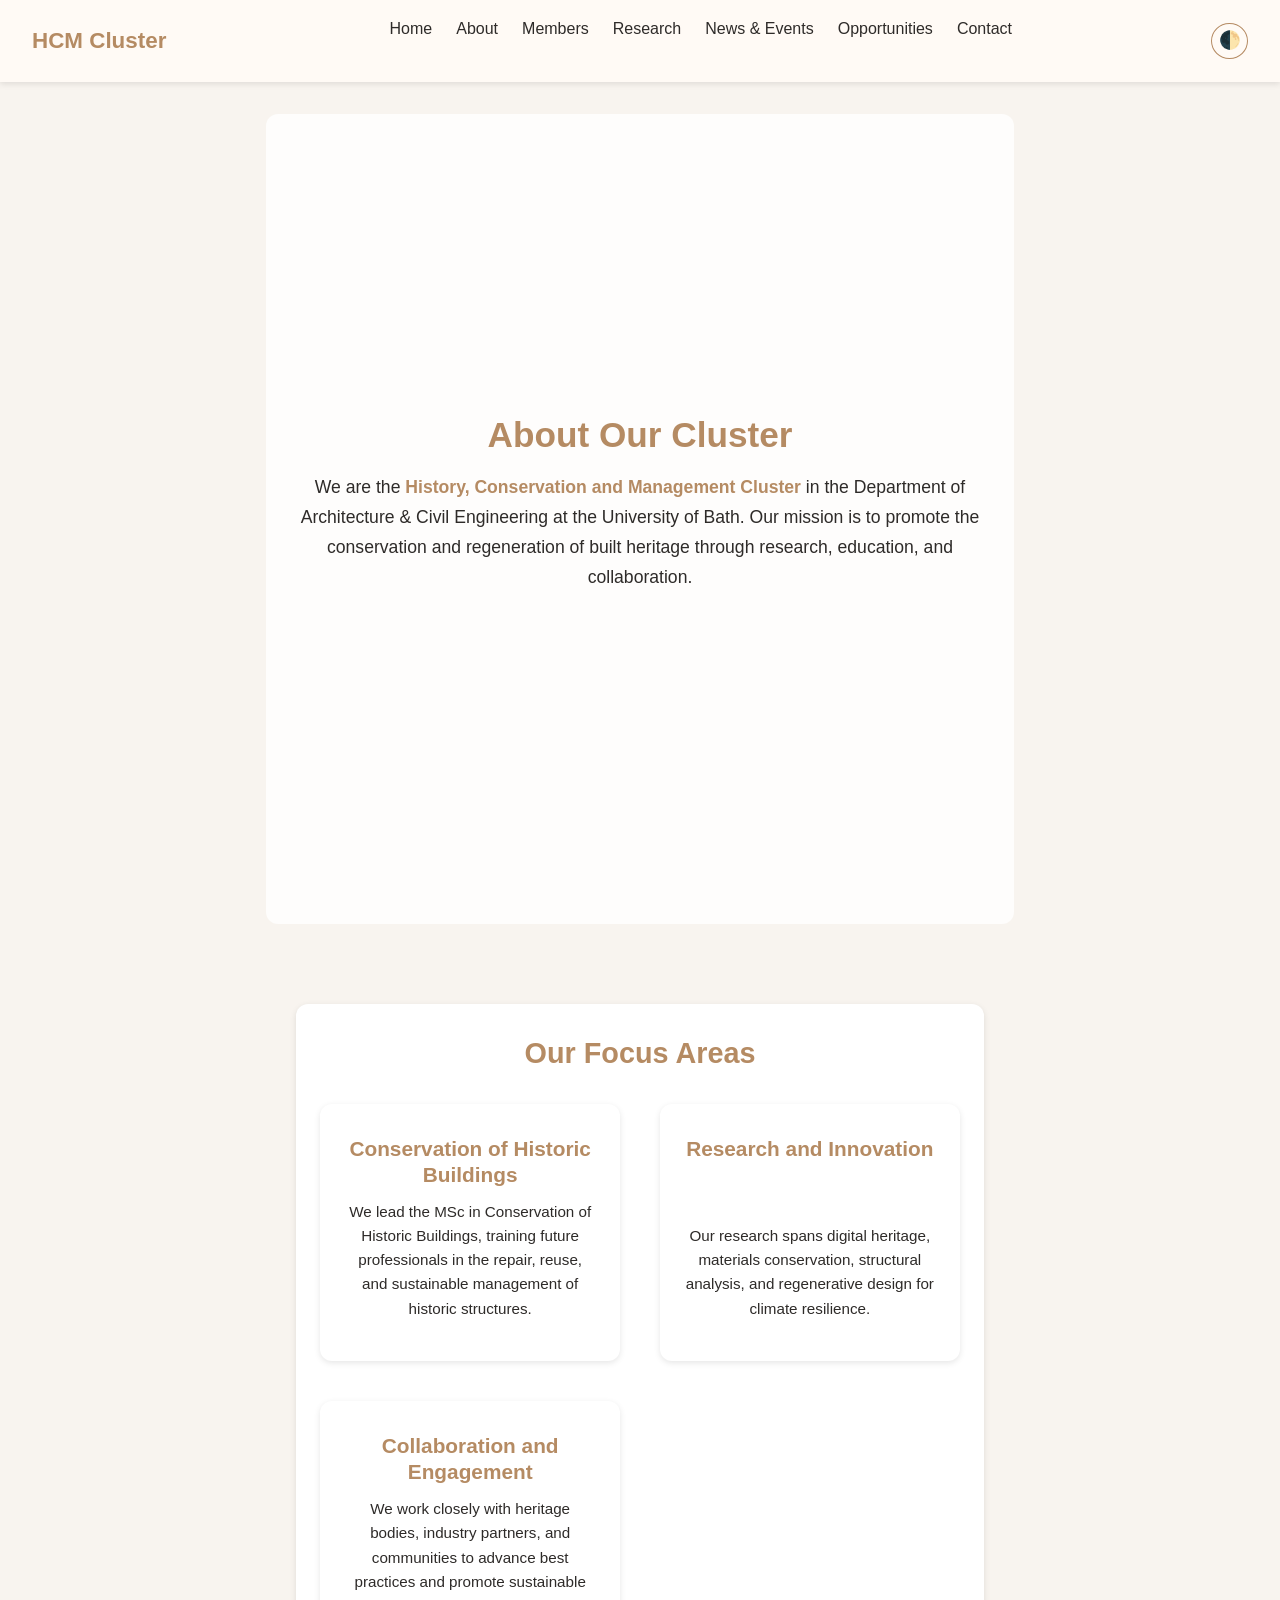
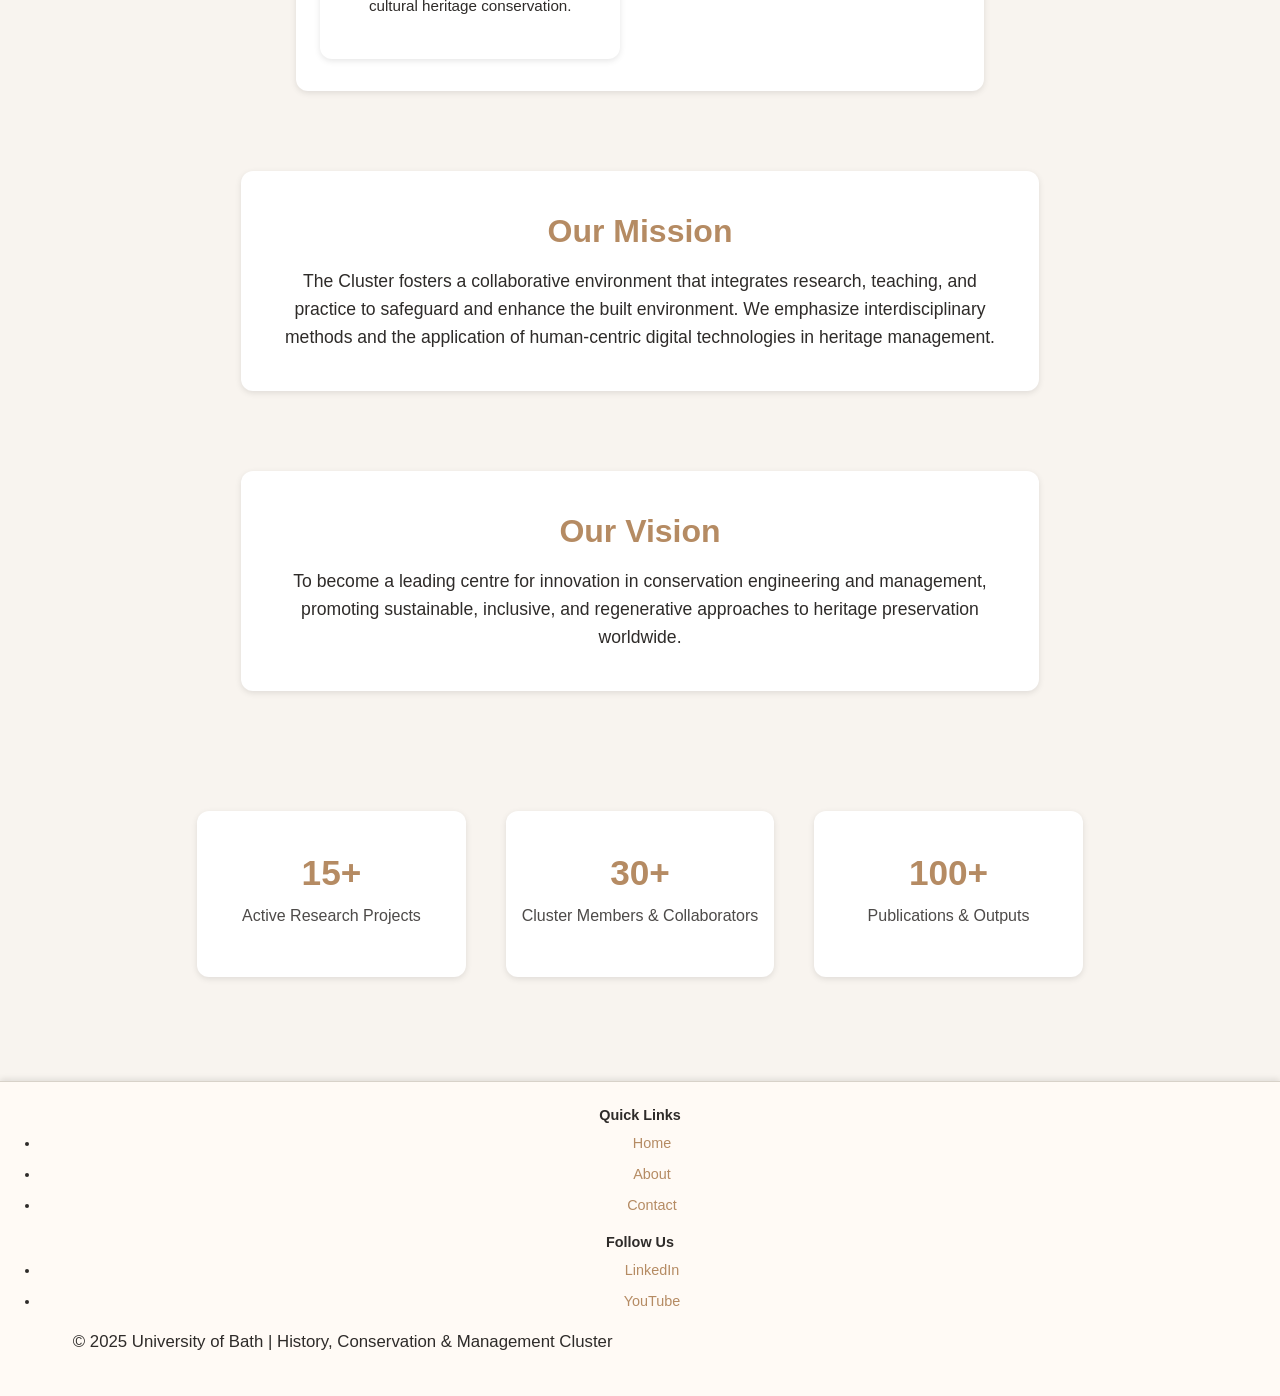
==== about.html @ bc43cecb "Initial population of all website pages, css and js files" ====
<!DOCTYPE html>
<html lang="en">
    <head>
        <meta charset="UTF-8" />
        <meta name="viewport" content="width=device-width, initial-scale=1.0" />
        <meta name="description" content="About the History, Conservation and Management Cluster at the University of Bath." />
        <title>About | History, Conservation & Management Cluster</title>
        <link rel="stylesheet" href="css/style.css">
        <script defer src="js/main.js"></script>
    </head>

    <body>
        <!-- Header -->
        <header class="navbar">
            <div class="logo">HCM Cluster</div>
            <nav>
                <ul class="nav-links">
                    <li><a href="index.html">Home</a></li>
                    <li><a href="about.html">About</a></li>
                    <li><a href="members.html">Members</a></li>
                    <li><a href="research.html">Research</a></li>
                    <li><a href="news.html">News & Events</a></li>
                    <li><a href="opportunities.html">Opportunities</a></li>
                    <li><a href="contact.html">Contact</a></li>
                </ul>
                <button id="nav-toggle" class="nav-toggle" aria-label="Toggle navigation">
                    <span class="bar"></span>
                    <span class="bar"></span>
                    <span class="bar"></span>
                </button>
            </nav>
            <button id="theme-toggle" aria-label="Toggle dark/light mode">🌓</button>
        </header>

        <!-- ============ MAIN CONTENT ============ -->
        <main class="container page-grid about-page">
            <!-- Hero Section -->
            <section class="hero full-screen">
                <div class="hero-content">
                    <h1>About Our Cluster</h1>
                    <p>We are the <strong>History, Conservation and Management Cluster</strong> in the Department of Architecture & Civil Engineering at the University of Bath. Our mission is to promote the conservation and regeneration of built heritage through research, education, and collaboration.</p>
                </div>
            </section>

            <!-- Cluster Overview -->
            <section class="grid-section">
                <h2>Our Focus Areas</h2>
                <div class="grid-3">
                    <article class="card">
                        <h3>Conservation of Historic Buildings</h3>
                        <p>
                        We lead the MSc in Conservation of Historic Buildings, training future professionals in the repair, reuse, and sustainable management of historic structures.
                        </p>
                    </article>

                    <article class="card">
                        <h3>Research and Innovation</h3>
                        <p>
                        Our research spans digital heritage, materials conservation, structural analysis, and regenerative design for climate resilience.
                        </p>
                    </article>

                    <article class="card">
                        <h3>Collaboration and Engagement</h3>
                        <p>
                        We work closely with heritage bodies, industry partners, and communities to advance best practices and promote sustainable cultural heritage conservation.
                        </p>
                    </article>
                </div>
            </section>

            <!-- Mission Section -->
            <section class="mission-section">
                <h2>Our Mission</h2>
                <p>The Cluster fosters a collaborative environment that integrates research, teaching, and practice to safeguard and enhance the built environment. We emphasize interdisciplinary methods and the application of human-centric digital technologies in heritage management.</p>
            </section>

            <!-- Vision Section -->
            <section class="vision-section">
                <h2>Our Vision</h2>
                <p>To become a leading centre for innovation in conservation engineering and management, promoting sustainable, inclusive, and regenerative approaches to heritage preservation worldwide.</p>
            </section>

            <!-- Key Stats or Image Placeholder -->
            <section class="stats-section grid-3">
                <div class="stat-card">
                    <h3>15+</h3>
                    <p>Active Research Projects</p>
                </div>
                <div class="stat-card">
                    <h3>30+</h3>
                    <p>Cluster Members & Collaborators</p>
                </div>
                <div class="stat-card">
                    <h3>100+</h3>
                    <p>Publications & Outputs</p>
                </div>
            </section>
        </main>

        <!-- Footer -->
        <footer class="footer">
            <div class="footer-grid">
                <div>
                    <h4>Quick Links</h4>
                    <ul>
                        <li><a href="index.html">Home</a></li>
                        <li><a href="about.html">About</a></li>
                        <li><a href="contact.html">Contact</a></li>
                    </ul>
                </div>
                <div>
                    <h4>Follow Us</h4>
                    <ul class="social">
                        <li><a href="#">LinkedIn</a></li>
                        <li><a href="#">YouTube</a></li>
                    </ul>
                </div>
                <div>
                    <p>&copy; 2025 University of Bath | History, Conservation & Management Cluster</p>
                </div>
            </div>
        </footer>
    </body>
</html>
---- css/style.css ----
/* ==============================
   GLOBAL STYLES & THEME COLORS
============================== */

:root {
  --bg-color: #f8f4ef;
  --text-color: #2e2b29;
  --accent-color: #b58b63;
  --card-bg: #ffffff;
  --header-bg: #fffaf5;
  --shadow: rgba(0, 0, 0, 0.1);
}

[data-theme="dark"] {
  --bg-color: #1f1b18;
  --text-color: #f4f2ef;
  --accent-color: #d4a676;
  --card-bg: #2a2521;
  --header-bg: #25201c;
  --shadow: rgba(0, 0, 0, 0.4);
}

/* ==============================
   BASE RESET
============================== */

* {
  margin: 0;
  padding: 0;
  box-sizing: border-box;
}

body {
  font-family: "Inter", Arial, sans-serif;
  background-color: var(--bg-color);
  color: var(--text-color);
  line-height: 1.6;
  min-height: 100vh;
  display: flex;
  flex-direction: column;
  transition: background-color 0.3s, color 0.3s;
}

img {
  max-width: 100%;
  height: auto;
  border-radius: 0.5rem;
}

/* ==============================
   HEADER / NAVIGATION
============================== */

.navbar {
  display: flex;
  justify-content: space-between;
  align-items: center;
  background-color: var(--header-bg);
  padding: 1rem 2rem;
  box-shadow: 0 2px 6px var(--shadow);
  position: sticky;
  top: 0;
  z-index: 1000;
}

.logo {
  font-size: 1.4rem;
  font-weight: 700;
  color: var(--accent-color);
}

.nav-links {
  list-style: none;
  display: flex;
  gap: 1.5rem;
}

.nav-links a {
  text-decoration: none;
  color: var(--text-color);
  font-weight: 500;
  position: relative;
  transition: color 0.3s ease;
}

.nav-links a::after {
  content: "";
  position: absolute;
  left: 0;
  bottom: -3px;
  width: 0%;
  height: 2px;
  background-color: var(--accent-color);
  transition: width 0.3s ease;
}

.nav-links a:hover {
  color: var(--accent-color);
}

.nav-links a:hover::after {
  width: 100%;
}

#theme-toggle {
  border: 1px solid var(--accent-color);
  background: transparent;
  border-radius: 50%;
  padding: 0.4rem;
  cursor: pointer;
  font-size: 1.1rem;
  color: var(--text-color);
  transition: background-color 0.3s;
}

#theme-toggle:hover {
  background-color: var(--accent-color);
  color: #fff;
}

/* ==============================
   HERO SECTION
============================== */

.hero {
  display: flex;
  justify-content: center;
  align-items: center;
  text-align: center;
  background: linear-gradient(
      rgba(255, 255, 255, 0.75),
      rgba(255, 255, 255, 0.75)
    ),
    url("../assets/images/hero-placeholder.jpg") center/cover no-repeat;
  color: var(--text-color);
  padding: 4rem 2rem;
}

[data-theme="dark"] .hero {
  background: linear-gradient(
      rgba(31, 27, 24, 0.7),
      rgba(31, 27, 24, 0.7)
    ),
    url("../assets/images/hero-placeholder.jpg") center/cover no-repeat;
}

.full-screen {
  min-height: 90vh;
}

.hero-content {
  max-width: 800px;
}

.hero h1 {
  font-size: 2.2rem;
  margin-bottom: 1rem;
  color: var(--accent-color);
}

.hero p {
  font-size: 1.1rem;
  margin-bottom: 2rem;
}

/* ==============================
   BUTTONS
============================== */

.btn {
  display: inline-block;
  background-color: var(--accent-color);
  color: #fff;
  padding: 0.75rem 1.5rem;
  border-radius: 0.5rem;
  text-decoration: none;
  font-weight: 600;
  transition: background-color 0.3s ease;
}

.btn:hover {
  background-color: #8d6b4d;
}

/* ==============================
   HIGHLIGHTS GRID SECTION
============================== */

.content-grid {
  display: grid;
  grid-template-columns: 1fr;
  gap: 2rem;
  max-width: 1200px;
  margin: 0 auto;
  padding: 3rem 1.5rem;
}

.grid-section {
  background-color: var(--card-bg);
  padding: 2rem;
  border-radius: 0.75rem;
  box-shadow: 0 2px 6px var(--shadow);
  transition: transform 0.2s ease-in-out, box-shadow 0.2s ease-in-out;
}

.grid-section:hover {
  transform: translateY(-3px);
  box-shadow: 0 4px 10px var(--shadow);
}

.grid-section h2 {
  color: var(--accent-color);
  margin-bottom: 1.5rem;
  text-align: center;
  font-size: 1.8rem;
}

/* Grid of cards inside sections */
.grid-3 {
  display: grid;
  grid-template-columns: repeat(auto-fit, minmax(280px, 1fr));
  gap: 1.5rem;
}

.card {
  background-color: var(--card-bg);
  border-radius: 0.75rem;
  padding: 1.5rem;
  box-shadow: 0 2px 6px var(--shadow);
  transition: transform 0.25s ease, box-shadow 0.25s ease;
  text-align: center;
  display: flex;
  flex-direction: column;
  justify-content: space-between;
}

.card:hover {
  transform: translateY(-4px);
  box-shadow: 0 4px 10px var(--shadow);
}

.card img {
  width: 100%;
  border-radius: 0.5rem;
  margin-bottom: 1rem;
}

.card h3 {
  color: var(--accent-color);
  font-size: 1.3rem;
  margin-bottom: 0.75rem;
}

.card p {
  font-size: 0.95rem;
  margin-bottom: 1rem;
}

.card .btn {
  align-self: center;
}

/* ==============================
   FOOTER
============================== */

footer,
.site-footer {
  background-color: var(--header-bg);
  color: var(--text-color);
  text-align: center;
  padding: 1.5rem 1rem;
  font-size: 0.9rem;
  border-top: 1px solid var(--secondary-color, #d8d2c9);
  box-shadow: 0 -2px 6px var(--shadow);
}

footer a {
  color: var(--accent-color);
  text-decoration: none;
  font-weight: 500;
}

footer a:hover {
  text-decoration: underline;
}

/* ==============================
   TYPOGRAPHY REFINEMENTS
============================== */

/* Headings hierarchy */
h1, h2, h3, h4, h5, h6 {
  font-family: "Inter", Arial, sans-serif;
  font-weight: 700;
  line-height: 1.25;
  margin-bottom: 0.5rem;
  color: var(--text-color);
}

h1 {
  font-size: 2.2rem;
  color: var(--accent-color);
}

h2 {
  font-size: 1.8rem;
  color: var(--accent-color);
}

h3 {
  font-size: 1.3rem;
  margin-top: 0.5rem;
}

p {
  font-size: 1rem;
  margin-bottom: 1rem;
  max-width: 70ch;
}

strong {
  color: var(--accent-color);
}

em {
  font-style: italic;
}

/* Lists */
ul, ol {
  margin-left: 1.5rem;
  margin-bottom: 1rem;
}

li {
  margin-bottom: 0.5rem;
}

/* Blockquotes */
blockquote {
  margin: 1.5rem 0;
  padding: 1rem 1.5rem;
  border-left: 4px solid var(--accent-color);
  background-color: var(--card-bg);
  font-style: italic;
}

/* ==============================
   LINKS
============================== */

a {
  color: var(--accent-color);
  text-decoration: none;
  transition: color 0.3s ease;
}

a:hover,
a:focus {
  color: #8e6b4f;
  text-decoration: underline;
}

a:focus {
  outline: 2px solid var(--accent-color);
  outline-offset: 2px;
}

/* ==============================
   SECTION SPACING & PAGE LAYOUT
============================== */

section {
  padding: 2.5rem 1.5rem;
  margin: 0 auto;
  max-width: 1200px;
}

section + section {
  margin-top: 2rem;
}

.intro {
  text-align: center;
  margin-bottom: 2rem;
}

.intro h2 {
  font-size: 1.9rem;
  margin-bottom: 0.75rem;
}

.intro p {
  margin: 0 auto 1rem;
  max-width: 70ch;
}

/* Cards and content blocks for secondary pages */
.card-content {
  text-align: left;
}

.date {
  font-size: 0.9rem;
  color: var(--text-color);
  opacity: 0.8;
}

/* Tables (for possible resource or publication listings) */
table {
  width: 100%;
  border-collapse: collapse;
  margin-bottom: 2rem;
  background-color: var(--card-bg);
  box-shadow: 0 2px 4px var(--shadow);
}

th, td {
  padding: 0.75rem 1rem;
  border-bottom: 1px solid var(--secondary-color, #ddd0c5);
}

th {
  background-color: var(--header-bg);
  text-align: left;
  color: var(--accent-color);
  font-weight: 600;
}

/* ==============================
   SECTION HEADERS / HERO REUSE
============================== */

.hero-section {
  text-align: center;
  padding: 6rem 1.5rem 4rem;
  background-color: var(--card-bg);
  border-bottom: 1px solid var(--secondary-color, #e0d5c1);
}

.hero-section h1 {
  font-size: 2.4rem;
  color: var(--accent-color);
  margin-bottom: 1rem;
}

.hero-section p {
  font-size: 1.1rem;
  margin: 0 auto;
  max-width: 65ch;
  color: var(--text-color);
}

/* ==============================
   FORMS (Contact Page)
============================== */

.contact-page {
  display: grid;
  gap: 2.5rem;
  align-items: start;
}

.contact-form-section,
.contact-info,
.map-section {
  background-color: var(--card-bg);
  border-radius: 0.75rem;
  box-shadow: 0 2px 6px var(--shadow);
  padding: 2rem;
}

.contact-form {
  display: grid;
  gap: 1rem;
}

.form-grid {
  display: grid;
  gap: 1rem;
}

.form-group {
  display: flex;
  flex-direction: column;
}

.form-group.full-width {
  grid-column: 1 / -1;
}

label {
  font-weight: 600;
  margin-bottom: 0.5rem;
  color: var(--text-color);
}

input,
textarea,
select {
  font-family: inherit;
  font-size: 1rem;
  color: var(--text-color);
  background-color: var(--bg-color);
  border: 1px solid var(--secondary-color, #d8d2c9);
  border-radius: 0.5rem;
  padding: 0.75rem;
  transition: border-color 0.3s, background-color 0.3s;
}

input:focus,
textarea:focus,
select:focus {
  outline: none;
  border-color: var(--accent-color);
  background-color: var(--card-bg);
}

button[type="submit"],
.contact-form .btn {
  justify-self: start;
  width: fit-content;
}

/* Map placeholder */
.map-placeholder {
  border: 2px dashed var(--secondary-color, #cfc3b5);
  padding: 2rem;
  text-align: center;
  font-style: italic;
  color: var(--text-color);
  opacity: 0.8;
  border-radius: 0.75rem;
}

/* ==============================
   GRID REFINEMENTS (Members, Research, News)
============================== */

.opportunity-grid,
.news-grid,
.member-grid,
.research-grid {
  display: grid;
  grid-template-columns: repeat(auto-fit, minmax(280px, 1fr));
  gap: 1.5rem;
  margin-top: 1rem;
}

.member-grid .card img {
  border-radius: 50%;
  width: 120px;
  height: 120px;
  object-fit: cover;
  margin: 0 auto 1rem;
}

.member-grid .card h3 {
  font-size: 1.2rem;
  color: var(--accent-color);
  margin-bottom: 0.5rem;
}

.member-grid .card p {
  font-size: 0.95rem;
  opacity: 0.9;
}

/* Research & News cards */
.research-grid .card,
.news-grid .card {
  text-align: left;
}

.research-grid .card img,
.news-grid .card img,
.opportunity-grid .card img {
  border-radius: 0.5rem;
}

.card-content {
  display: flex;
  flex-direction: column;
  gap: 0.5rem;
}

.card-content h3 {
  margin-top: 0.5rem;
}

.card-content .btn {
  align-self: flex-start;
}

/* ==============================
   ACCESSIBILITY & INTERACTIONS
============================== */

.btn:focus,
input:focus,
textarea:focus,
a:focus {
  outline: 2px solid var(--accent-color);
  outline-offset: 3px;
}

::selection {
  background-color: var(--accent-color);
  color: #fff;
}

/* ==============================
   MOBILE NAVIGATION STYLING
============================== */

.nav-toggle {
  display: none;
  flex-direction: column;
  justify-content: space-between;
  width: 26px;
  height: 18px;
  background: none;
  border: none;
  cursor: pointer;
  padding: 0;
  z-index: 1001;
}

.nav-toggle .bar {
  height: 3px;
  width: 100%;
  background-color: var(--text-color);
  border-radius: 2px;
  transition: all 0.3s ease;
}

/* Transform into "X" when open */
.nav-toggle.open .bar:nth-child(1) {
  transform: rotate(45deg) translate(5px, 5px);
}
.nav-toggle.open .bar:nth-child(2) {
  opacity: 0;
}
.nav-toggle.open .bar:nth-child(3) {
  transform: rotate(-45deg) translate(5px, -5px);
}

/* ==============================
   ABOUT PAGE LAYOUT
============================== */

.about-page {
  display: grid;
  gap: 3rem;
  padding: 2rem 1rem 4rem;
  max-width: 1200px;
  margin: 0 auto;
}

/* Ensure hero matches site theme */
.about-page .hero {
  background: linear-gradient(
      rgba(255, 255, 255, 0.8),
      rgba(255, 255, 255, 0.8)
    ),
    url("images/about-hero-placeholder.jpg") center/cover no-repeat;
  border-radius: 0.75rem;
  padding: 5rem 2rem;
}

[data-theme="dark"] .about-page .hero {
  background: linear-gradient(
      rgba(31, 27, 24, 0.8),
      rgba(31, 27, 24, 0.8)
    ),
    url("images/about-hero-placeholder.jpg") center/cover no-repeat;
}

.about-page .hero-content {
  max-width: 800px;
  margin: 0 auto;
  text-align: center;
}

.about-page .hero h1 {
  font-size: 2.2rem;
  color: var(--accent-color);
  margin-bottom: 1rem;
}

.about-page .hero p {
  font-size: 1.1rem;
  line-height: 1.7;
}

/* ==============================
   GRID SECTIONS (Focus Areas)
============================== */

.about-page .grid-section {
  text-align: center;
  background-color: var(--card-bg);
  border-radius: 0.75rem;
  box-shadow: 0 2px 6px var(--shadow);
  padding: 2rem 1.5rem;
}

.about-page .grid-section h2 {
  margin-bottom: 2rem;
}

.about-page .card {
  background-color: var(--card-bg);
  padding: 1.5rem;
  border-radius: 0.75rem;
  box-shadow: 0 2px 6px var(--shadow);
  transition: transform 0.3s ease, box-shadow 0.3s ease;
}

.about-page .card:hover {
  transform: translateY(-4px);
  box-shadow: 0 4px 10px var(--shadow);
}

.about-page .card h3 {
  color: var(--accent-color);
  margin-bottom: 0.75rem;
}

/* ==============================
   MISSION & VISION
============================== */

.mission-section,
.vision-section {
  background-color: var(--card-bg);
  padding: 2.5rem 2rem;
  border-radius: 0.75rem;
  box-shadow: 0 2px 6px var(--shadow);
}

.mission-section h2,
.vision-section h2 {
  text-align: center;
  margin-bottom: 1rem;
}

.mission-section p,
.vision-section p {
  max-width: 75ch;
  margin: 0 auto;
  text-align: center;
  font-size: 1.05rem;
}

/* ==============================
   STATISTICS SECTION
============================== */

.stats-section {
  display: grid;
  grid-template-columns: repeat(auto-fit, minmax(220px, 1fr));
  gap: 1.5rem;
  text-align: center;
}

.stat-card {
  background-color: var(--card-bg);
  border-radius: 0.75rem;
  padding: 2rem 1rem;
  box-shadow: 0 2px 6px var(--shadow);
  transition: transform 0.3s ease;
}

.stat-card:hover {
  transform: translateY(-4px);
}

.stat-card h3 {
  font-size: 2.2rem;
  color: var(--accent-color);
  margin-bottom: 0.5rem;
}

.stat-card p {
  font-size: 1rem;
  opacity: 0.85;
}

/* ==============================
   MEMBERS PAGE LAYOUT
============================== */

.members-page {
  display: grid;
  gap: 3rem;
  padding: 2rem 1rem 4rem;
  max-width: 1200px;
  margin: 0 auto;
}

/* Hero section reuse */
.members-page .hero {
  background: linear-gradient(
      rgba(255, 255, 255, 0.85),
      rgba(255, 255, 255, 0.85)
    ),
    url("images/members-hero-placeholder.jpg") center/cover no-repeat;
  border-radius: 0.75rem;
  padding: 5rem 2rem;
  text-align: center;
}

[data-theme="dark"] .members-page .hero {
  background: linear-gradient(
      rgba(31, 27, 24, 0.85),
      rgba(31, 27, 24, 0.85)
    ),
    url("images/members-hero-placeholder.jpg") center/cover no-repeat;
}

.members-page .hero-content {
  max-width: 800px;
  margin: 0 auto;
}

.members-page .hero h1 {
  font-size: 2.2rem;
  color: var(--accent-color);
  margin-bottom: 1rem;
}

.members-page .hero p {
  font-size: 1.1rem;
  line-height: 1.7;
}

/* ==============================
   GRID SECTIONS (General)
============================== */

.members-page .grid-section {
  background-color: var(--card-bg);
  border-radius: 0.75rem;
  box-shadow: 0 2px 6px var(--shadow);
  padding: 2rem 1.5rem 3rem;
}

.members-page .grid-section h2 {
  text-align: center;
  margin-bottom: 2rem;
  color: var(--accent-color);
}

/* ==============================
   MEMBER CARDS
============================== */

.members-grid {
  display: grid;
  grid-template-columns: repeat(auto-fit, minmax(280px, 1fr));
  gap: 2rem;
}

.member-card {
  background-color: var(--card-bg);
  border-radius: 0.75rem;
  box-shadow: 0 2px 6px var(--shadow);
  padding: 1.5rem;
  text-align: center;
  transition: transform 0.3s ease, box-shadow 0.3s ease;
}

.member-card:hover {
  transform: translateY(-5px);
  box-shadow: 0 4px 12px var(--shadow);
}

.member-card img {
  width: 100%;
  height: 220px;
  object-fit: cover;
  border-radius: 0.75rem;
  margin-bottom: 1rem;
  filter: brightness(0.98);
}

[data-theme="dark"] .member-card img {
  filter: brightness(0.85);
}

.member-card h3 {
  color: var(--accent-color);
  font-size: 1.2rem;
  margin-bottom: 0.25rem;
}

.member-card p {
  font-size: 0.95rem;
  margin-bottom: 0.5rem;
}

.member-card .member-bio {
  font-size: 0.9rem;
  line-height: 1.6;
  color: var(--text-secondary);
  margin: 0.5rem 0 1rem;
}

/* ==============================
   MEMBER LINKS
============================== */

.member-links {
  list-style: none;
  padding: 0;
  margin: 0;
  display: flex;
  flex-wrap: wrap;
  justify-content: center;
  gap: 0.75rem;
}

.member-links a {
  display: inline-block;
  padding: 0.4rem 0.75rem;
  background-color: var(--accent-color);
  color: var(--bg-color);
  border-radius: 0.5rem;
  text-decoration: none;
  font-size: 0.9rem;
  transition: background-color 0.3s ease, color 0.3s ease;
}

.member-links a:hover {
  background-color: var(--accent-hover);
  color: var(--bg-alt);
}

/* ==============================
   RESEARCH PAGE STYLES
============================== */

.research-page,
main.content-grid {
  display: grid;
  gap: 3rem;
  padding: 2rem 1rem 4rem;
  max-width: 1200px;
  margin: 0 auto;
}

/* ========== HERO SECTION ========== */
.hero-section {
  background: linear-gradient(
      rgba(255, 255, 255, 0.85),
      rgba(255, 255, 255, 0.85)
    ),
    url("images/research-hero-placeholder.jpg") center/cover no-repeat;
  border-radius: 0.75rem;
  text-align: center;
  padding: 5rem 2rem;
  margin-bottom: 2rem;
}

[data-theme="dark"] .hero-section {
  background: linear-gradient(
      rgba(31, 27, 24, 0.85),
      rgba(31, 27, 24, 0.85)
    ),
    url("images/research-hero-placeholder.jpg") center/cover no-repeat;
}

.hero-text h1 {
  color: var(--accent-color);
  font-size: 2.3rem;
  margin-bottom: 1rem;
}

.hero-text p {
  font-size: 1.1rem;
  line-height: 1.7;
}

/* ========== RESEARCH OVERVIEW ========== */
.research-overview {
  background-color: var(--card-bg);
  border-radius: 0.75rem;
  padding: 2rem 1.5rem;
  box-shadow: 0 2px 6px var(--shadow);
}

.research-overview h2 {
  text-align: center;
  color: var(--accent-color);
  margin-bottom: 1rem;
}

.research-overview p {
  text-align: center;
  font-size: 1.05rem;
  line-height: 1.8;
  color: var(--text-secondary);
  max-width: 900px;
  margin: 0 auto;
}

/* ========== RESEARCH THEMES ========== */
.research-themes {
  display: grid;
  grid-template-columns: repeat(auto-fit, minmax(280px, 1fr));
  gap: 2rem;
}

.research-themes .card {
  background-color: var(--card-bg);
  padding: 1.5rem;
  border-radius: 0.75rem;
  box-shadow: 0 2px 6px var(--shadow);
  text-align: center;
  transition: transform 0.3s ease, box-shadow 0.3s ease;
}

.research-themes .card:hover {
  transform: translateY(-5px);
  box-shadow: 0 4px 12px var(--shadow);
}

.research-themes h3 {
  color: var(--accent-color);
  margin-bottom: 0.75rem;
}

.research-themes p {
  font-size: 0.95rem;
  line-height: 1.6;
  color: var(--text-secondary);
  margin-bottom: 1rem;
}

.research-themes .btn {
  display: inline-block;
  background-color: var(--accent-color);
  color: var(--bg-color);
  padding: 0.5rem 1rem;
  border-radius: 0.5rem;
  text-decoration: none;
  transition: background-color 0.3s ease;
}

.research-themes .btn:hover {
  background-color: var(--accent-hover);
}

/* ========== RESEARCH PROJECTS ========== */
.research-projects {
  background-color: var(--card-bg);
  border-radius: 0.75rem;
  box-shadow: 0 2px 6px var(--shadow);
  padding: 2rem 1.5rem 3rem;
}

.research-projects h2 {
  text-align: center;
  color: var(--accent-color);
  margin-bottom: 2rem;
}

.research-projects .grid-2 {
  display: grid;
  grid-template-columns: repeat(auto-fit, minmax(320px, 1fr));
  gap: 2rem;
}

.research-projects .card {
  background-color: var(--bg-alt);
  border-radius: 0.75rem;
  padding: 1.5rem;
  box-shadow: 0 1px 4px var(--shadow);
  transition: transform 0.3s ease, box-shadow 0.3s ease;
}

.research-projects .card:hover {
  transform: translateY(-4px);
  box-shadow: 0 4px 12px var(--shadow);
}

.research-projects h3 {
  color: var(--accent-color);
  margin-bottom: 0.5rem;
}

.research-projects p {
  font-size: 0.95rem;
  color: var(--text-secondary);
  line-height: 1.6;
}

/* ========== PUBLICATIONS LIST ========== */
.research-publications {
  background-color: var(--card-bg);
  border-radius: 0.75rem;
  box-shadow: 0 2px 6px var(--shadow);
  padding: 2rem 1.5rem;
}

.research-publications h2 {
  text-align: center;
  color: var(--accent-color);
  margin-bottom: 1.5rem;
}

.publication-list {
  list-style: disc;
  margin-left: 1.5rem;
  line-height: 1.8;
  font-size: 0.95rem;
  color: var(--text-secondary);
}

.publication-list li {
  margin-bottom: 0.75rem;
}

.publication-list em {
  color: var(--accent-color);
  font-style: italic;
}

/* ==============================
   NEWS PAGE STYLES
============================== */

.news-page,
main.content-grid {
  display: grid;
  gap: 3rem;
  padding: 2rem 1rem 4rem;
  max-width: 1200px;
  margin: 0 auto;
}

/* ========== HERO SECTION ========== */
.hero-section {
  background: linear-gradient(
      rgba(255, 255, 255, 0.85),
      rgba(255, 255, 255, 0.85)
    ),
    url("images/news-hero-placeholder.jpg") center/cover no-repeat;
  border-radius: 0.75rem;
  text-align: center;
  padding: 5rem 2rem;
  margin-bottom: 2rem;
}

[data-theme="dark"] .hero-section {
  background: linear-gradient(
      rgba(31, 27, 24, 0.85),
      rgba(31, 27, 24, 0.85)
    ),
    url("images/news-hero-placeholder.jpg") center/cover no-repeat;
}

.hero-text h1 {
  color: var(--accent-color);
  font-size: 2.3rem;
  margin-bottom: 1rem;
}

.hero-text p {
  font-size: 1.1rem;
  line-height: 1.7;
}

/* ========== INTRO SECTION ========== */
.intro {
  background-color: var(--card-bg);
  border-radius: 0.75rem;
  box-shadow: 0 2px 6px var(--shadow);
  padding: 2rem 1.5rem;
  text-align: center;
}

.intro h2 {
  color: var(--accent-color);
  margin-bottom: 1rem;
}

.intro p {
  color: var(--text-secondary);
  line-height: 1.7;
  max-width: 900px;
  margin: 0 auto;
}

/* ========== NEWS GRID ========== */
.news-grid {
  display: grid;
  grid-template-columns: repeat(auto-fit, minmax(280px, 1fr));
  gap: 2rem;
}

.news-grid .card {
  background-color: var(--card-bg);
  border-radius: 0.75rem;
  overflow: hidden;
  box-shadow: 0 2px 6px var(--shadow);
  transition: transform 0.3s ease, box-shadow 0.3s ease;
}

.news-grid .card:hover {
  transform: translateY(-5px);
  box-shadow: 0 4px 12px var(--shadow);
}

.card-img {
  width: 100%;
  height: 180px;
  object-fit: cover;
  display: block;
}

.card-content {
  padding: 1.25rem 1rem 1.75rem;
  text-align: left;
}

.card-content h3 {
  color: var(--accent-color);
  margin-bottom: 0.75rem;
  font-size: 1.1rem;
}

.card-content p {
  font-size: 0.95rem;
  line-height: 1.6;
  color: var(--text-secondary);
  margin-bottom: 0.75rem;
}

.card-content .date {
  font-size: 0.85rem;
  font-style: italic;
  color: var(--text-muted);
  margin-bottom: 1rem;
}

.card-content .btn {
  display: inline-block;
  background-color: var(--accent-color);
  color: var(--bg-color);
  padding: 0.4rem 0.9rem;
  border-radius: 0.5rem;
  text-decoration: none;
  font-size: 0.9rem;
  transition: background-color 0.3s ease;
}

.card-content .btn:hover {
  background-color: var(--accent-hover);
}

/* ========== PAGINATION SECTION ========== */
.pagination {
  display: flex;
  justify-content: center;
  gap: 1rem;
  margin-top: 2rem;
}

.pagination .btn {
  background-color: var(--accent-color);
  color: var(--bg-color);
  padding: 0.6rem 1.2rem;
  border-radius: 0.5rem;
  text-decoration: none;
  font-weight: 600;
  transition: background-color 0.3s ease;
}

.pagination .btn.secondary {
  background-color: var(--bg-alt);
  color: var(--text-color);
  border: 1px solid var(--accent-color);
}

.pagination .btn:hover {
  background-color: var(--accent-hover);
}

/* ==============================
   OPPORTUNITIES PAGE STYLES
============================== */

.opportunities-page,
main.content-grid {
  display: grid;
  gap: 3rem;
  padding: 2rem 1rem 4rem;
  max-width: 1200px;
  margin: 0 auto;
}

/* ========== HERO SECTION ========== */
.hero-section {
  background: linear-gradient(
      rgba(255, 255, 255, 0.85),
      rgba(255, 255, 255, 0.85)
    ),
    url("images/opportunities-hero-placeholder.jpg") center/cover no-repeat;
  border-radius: 0.75rem;
  text-align: center;
  padding: 5rem 2rem;
  margin-bottom: 2rem;
}

[data-theme="dark"] .hero-section {
  background: linear-gradient(
      rgba(31, 27, 24, 0.85),
      rgba(31, 27, 24, 0.85)
    ),
    url("images/opportunities-hero-placeholder.jpg") center/cover no-repeat;
}

.hero-text h1 {
  color: var(--accent-color);
  font-size: 2.3rem;
  margin-bottom: 1rem;
}

.hero-text p {
  font-size: 1.1rem;
  line-height: 1.7;
  max-width: 900px;
  margin: 0 auto;
}

/* ========== INTRO SECTION ========== */
.intro {
  background-color: var(--card-bg);
  border-radius: 0.75rem;
  box-shadow: 0 2px 6px var(--shadow);
  padding: 2rem 1.5rem;
  text-align: center;
}

.intro h2 {
  color: var(--accent-color);
  margin-bottom: 1rem;
}

.intro p {
  color: var(--text-secondary);
  line-height: 1.7;
  max-width: 900px;
  margin: 0 auto;
}

/* ========== OPPORTUNITY GRID ========== */
.opportunity-grid {
  display: grid;
  grid-template-columns: repeat(auto-fit, minmax(280px, 1fr));
  gap: 2rem;
}

.opportunity-grid .card {
  background-color: var(--card-bg);
  border-radius: 0.75rem;
  overflow: hidden;
  box-shadow: 0 2px 6px var(--shadow);
  transition: transform 0.3s ease, box-shadow 0.3s ease;
}

.opportunity-grid .card:hover {
  transform: translateY(-5px);
  box-shadow: 0 4px 12px var(--shadow);
}

.card-img {
  width: 100%;
  height: 180px;
  object-fit: cover;
  display: block;
}

.card-content {
  padding: 1.25rem 1rem 1.75rem;
}

.card-content h3 {
  color: var(--accent-color);
  font-size: 1.1rem;
  margin-bottom: 0.75rem;
}

.card-content p {
  font-size: 0.95rem;
  line-height: 1.6;
  color: var(--text-secondary);
  margin-bottom: 0.75rem;
}

.card-content .date {
  font-size: 0.85rem;
  font-style: italic;
  color: var(--text-muted);
  margin-bottom: 1rem;
}

.card-content .btn {
  display: inline-block;
  background-color: var(--accent-color);
  color: var(--bg-color);
  padding: 0.4rem 0.9rem;
  border-radius: 0.5rem;
  text-decoration: none;
  font-size: 0.9rem;
  transition: background-color 0.3s ease;
}

.card-content .btn:hover {
  background-color: var(--accent-hover);
}

/* ========== CALL-TO-ACTION SECTION ========== */
.cta-section {
  background-color: var(--card-bg);
  border-radius: 0.75rem;
  box-shadow: 0 2px 6px var(--shadow);
  padding: 2.5rem 1.5rem 3rem;
  text-align: center;
}

.cta-section h2 {
  color: var(--accent-color);
  margin-bottom: 1rem;
}

.cta-section p {
  max-width: 800px;
  margin: 0 auto 1.5rem;
  color: var(--text-secondary);
  line-height: 1.7;
}

.cta-section a {
  color: var(--accent-color);
  font-weight: 600;
  text-decoration: underline;
}

.cta-section .btn.primary {
  display: inline-block;
  background-color: var(--accent-color);
  color: var(--bg-color);
  padding: 0.6rem 1.3rem;
  border-radius: 0.5rem;
  text-decoration: none;
  font-size: 1rem;
  transition: background-color 0.3s ease;
}

.cta-section .btn.primary:hover {
  background-color: var(--accent-hover);
}

/* ==============================
   CONTACT PAGE STYLES
============================== */

.contact-page {
  display: grid;
  gap: 3rem;
  padding: 2rem 1rem 4rem;
  max-width: 1200px;
  margin: 0 auto;
}

/* ========== HERO SECTION ========== */
.hero-section {
  background: linear-gradient(
      rgba(255, 255, 255, 0.85),
      rgba(255, 255, 255, 0.85)
    ),
    url("images/contact-hero-placeholder.jpg") center/cover no-repeat;
  border-radius: 0.75rem;
  text-align: center;
  padding: 5rem 2rem;
  margin-bottom: 2rem;
}

[data-theme="dark"] .hero-section {
  background: linear-gradient(
      rgba(31, 27, 24, 0.85),
      rgba(31, 27, 24, 0.85)
    ),
    url("images/contact-hero-placeholder.jpg") center/cover no-repeat;
}

.hero-text h1 {
  color: var(--accent-color);
  font-size: 2.3rem;
  margin-bottom: 1rem;
}

.hero-text p {
  font-size: 1.1rem;
  line-height: 1.7;
  max-width: 900px;
  margin: 0 auto;
}

/* ========== CONTACT INFO SECTION ========== */
.contact-info {
  background-color: var(--card-bg);
  border-radius: 0.75rem;
  box-shadow: 0 2px 6px var(--shadow);
  padding: 2rem 1.5rem;
}

.contact-info h2 {
  color: var(--accent-color);
  text-align: center;
  margin-bottom: 1rem;
}

.contact-info p {
  text-align: center;
  max-width: 900px;
  margin: 0 auto 1.5rem;
  line-height: 1.7;
  color: var(--text-secondary);
}

.contact-details {
  list-style: none;
  padding: 0;
  max-width: 800px;
  margin: 0 auto;
}

.contact-details li {
  margin-bottom: 0.75rem;
  font-size: 0.95rem;
  line-height: 1.6;
  text-align: center;
}

.contact-details a {
  color: var(--accent-color);
  text-decoration: underline;
}

.contact-details a:hover {
  color: var(--accent-hover);
}

/* ========== CONTACT FORM SECTION ========== */
.contact-form-section {
  background-color: var(--card-bg);
  border-radius: 0.75rem;
  box-shadow: 0 2px 6px var(--shadow);
  padding: 2.5rem 1.5rem 3rem;
}

.contact-form-section h2 {
  text-align: center;
  color: var(--accent-color);
  margin-bottom: 0.5rem;
}

.contact-form-section p {
  text-align: center;
  max-width: 800px;
  margin: 0 auto 2rem;
  color: var(--text-secondary);
  line-height: 1.6;
}

/* Form Grid Layout */
.form-grid {
  display: grid;
  grid-template-columns: repeat(auto-fit, minmax(280px, 1fr));
  gap: 1.5rem;
}

.form-group {
  display: flex;
  flex-direction: column;
}

.form-group.full-width {
  grid-column: 1 / -1;
}

label {
  font-weight: 600;
  margin-bottom: 0.4rem;
  color: var(--text-color);
}

input,
textarea {
  padding: 0.75rem;
  border: 1px solid var(--border-color);
  border-radius: 0.5rem;
  background-color: var(--bg-alt);
  color: var(--text-color);
  font-size: 1rem;
  transition: border-color 0.3s ease, box-shadow 0.3s ease;
}

input:focus,
textarea:focus {
  border-color: var(--accent-color);
  box-shadow: 0 0 0 3px rgba(191, 140, 97, 0.3);
  outline: none;
}

textarea {
  resize: vertical;
}

.btn.primary {
  background-color: var(--accent-color);
  color: var(--bg-color);
  border: none;
  font-weight: 600;
  padding: 0.75rem 1.25rem;
  border-radius: 0.5rem;
  cursor: pointer;
  transition: background-color 0.3s ease;
  font-size: 1rem;
}

.btn.primary:hover {
  background-color: var(--accent-hover);
}

/* ========== MAP SECTION ========== */
.map-section {
  background-color: var(--card-bg);
  border-radius: 0.75rem;
  box-shadow: 0 2px 6px var(--shadow);
  padding: 2rem 1.5rem;
  text-align: center;
}

.map-section h2 {
  color: var(--accent-color);
  margin-bottom: 1rem;
}

.map-placeholder {
  background-color: var(--bg-alt);
  border: 2px dashed var(--border-color);
  border-radius: 0.75rem;
  padding: 3rem 1rem;
  font-style: italic;
  color: var(--text-muted);
}



/* ==============================
   RESPONSIVE NAVIGATION
============================== */

@media (max-width: 768px) {
  .nav-links {
    flex-wrap: wrap;
    justify-content: center;
    gap: 1rem;
  }

  .navbar {
    flex-direction: column;
    align-items: center;
    padding: 1rem;
  }

  .hero h1 {
    font-size: 1.8rem;
  }

  .content-grid {
    grid-template-columns: 1fr;
    gap: 3rem;
  }

  .grid-section h2 {
    font-size: 2rem;
  }

  .card p {
    font-size: 1rem;
  }

  h1 { font-size: 1.8rem; }
  h2 { font-size: 1.5rem; }
  p { font-size: 0.95rem; }

  section {
    padding: 2rem 1rem;
  }

  .hero-section {
    padding: 4rem 1rem 2rem;
  }

  .contact-page {
    grid-template-columns: 1fr;
  }

  .contact-form-section,
  .contact-info,
  .map-section {
    padding: 1.5rem;
  }

  .contact-info ul {
    padding-left: 1rem;
  }

  .member-grid .card img {
    width: 100px;
    height: 100px;
  }

  .grid-3 {
    grid-template-columns: 1fr;
  }

  .nav-toggle {
    display: flex;
  }

  .nav-links {
    display: none;
    flex-direction: column;
    background-color: var(--header-bg);
    width: 100%;
    text-align: center;
    padding: 1rem 0;
    position: absolute;
    top: 70px; /* Adjust to your header height */
    left: 0;
    box-shadow: 0 2px 6px var(--shadow);
  }

  .nav-links.nav-open {
    display: flex;
    animation: fadeIn 0.3s ease-in-out;
  }

  .nav-links li {
    margin: 0.5rem 0;
  }

  .about-page {
    gap: 2rem;
    padding: 1.5rem 1rem 3rem;
  }

  .about-page .hero {
    padding: 3.5rem 1rem;
  }

  .about-page .hero h1 {
    font-size: 1.8rem;
  }

  .about-page .hero p {
    font-size: 1rem;
  }

  .mission-section p,
  .vision-section p {
    font-size: 0.95rem;
  }

  .stat-card h3 {
    font-size: 1.8rem;
  }

  .members-page {
    padding: 1.5rem 1rem 3rem;
    gap: 2rem;
  }

  .members-page .hero {
    padding: 3.5rem 1rem;
  }

  .members-page .hero h1 {
    font-size: 1.8rem;
  }

  .members-page .hero p {
    font-size: 1rem;
  }

  .member-card img {
    height: 180px;
  }

  .member-card h3 {
    font-size: 1.1rem;
  }

  .hero-section {
    padding: 3.5rem 1rem;
  }

  .hero-text h1 {
    font-size: 1.8rem;
  }

  .research-overview,
  .research-projects,
  .research-publications {
    padding: 1.5rem 1rem 2rem;
  }

  .research-themes {
    gap: 1.5rem;
  }

  .research-projects .grid-2 {
    gap: 1.5rem;
  }

  .hero-section {
    padding: 3.5rem 1rem;
  }

  .hero-text h1 {
    font-size: 1.8rem;
  }

  .card-img {
    height: 160px;
  }

  .card-content h3 {
    font-size: 1rem;
  }

  .intro {
    padding: 1.5rem 1rem;
  }

  .hero-section {
    padding: 3.5rem 1rem;
  }

  .hero-text h1 {
    font-size: 1.8rem;
  }

  .card-img {
    height: 160px;
  }

  .card-content h3 {
    font-size: 1rem;
  }

  .intro,
  .cta-section {
    padding: 1.5rem 1rem;
  }

  .hero-section {
    padding: 3.5rem 1rem;
  }

  .hero-text h1 {
    font-size: 1.8rem;
  }

  .form-grid {
    gap: 1rem;
  }

  .contact-info,
  .contact-form-section,
  .map-section {
    padding: 1.5rem 1rem;
  }

  .map-placeholder {
    padding: 2rem 1rem;
  }
}

@media (min-width: 1024px) {
  .content-grid {
    gap: 4rem;
    padding: 4rem 2rem;
  }

  h1 { font-size: 2.4rem; }
  h2 { font-size: 2rem; }
  p { font-size: 1.05rem; }

  .contact-page {
    grid-template-columns: 1fr 1fr;
    gap: 3rem;
  }

  .map-section {
    grid-column: 1 / -1;
  }

  .contact-form {
    gap: 1.25rem;
  }

  .form-group.full-width textarea {
    min-height: 180px;
  }

  .grid-section,
  .content-grid {
    gap: 3rem;
  }

  .about-page .grid-3 {
    gap: 2.5rem;
  }

  .mission-section p,
  .vision-section p {
    font-size: 1.1rem;
  }

  .members-grid {
    gap: 2.5rem;
  }

  .member-card {
    padding: 2rem 1.5rem;
  }

  .member-card .member-bio {
    font-size: 0.95rem;
  }

  .hero-section {
    margin-bottom: 3rem;
  }

  .research-overview,
  .research-projects,
  .research-publications {
    padding: 2.5rem 2rem;
  }

  .research-themes .card,
  .research-projects .card {
    padding: 2rem 1.5rem;
  }

  .news-grid {
    gap: 2.5rem;
  }

  .card-content {
    padding: 1.5rem 1.25rem 2rem;
  }

  .opportunity-grid {
    gap: 2.5rem;
  }

  .card-content {
    padding: 1.5rem 1.25rem 2rem;
  }

  .cta-section {
    padding: 3rem 2rem;
  }

  .contact-form-section {
    padding: 3rem 2rem 3.5rem;
  }

  .form-grid {
    gap: 2rem;
  }
}

/* Small animation for menu appearance */
@keyframes fadeIn {
  from { opacity: 0; transform: translateY(-10px); }
  to { opacity: 1; transform: translateY(0); }
}
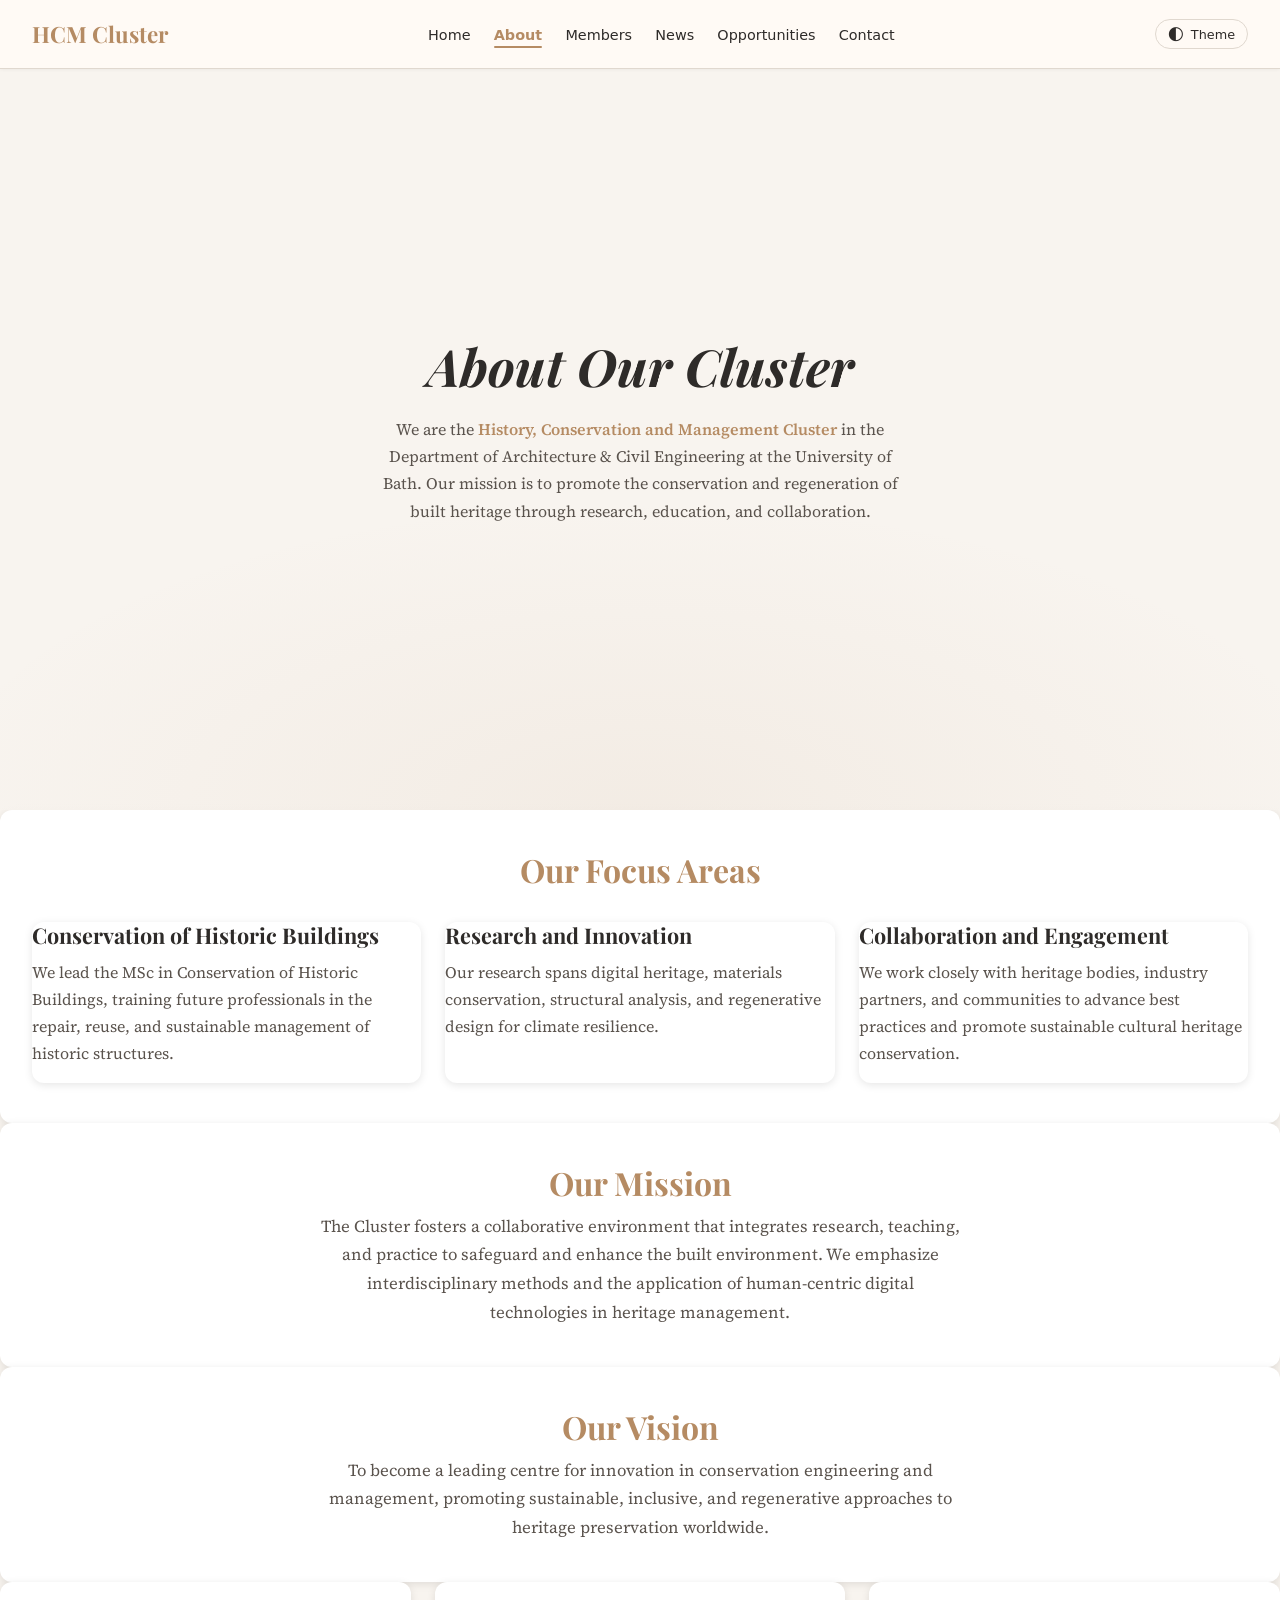
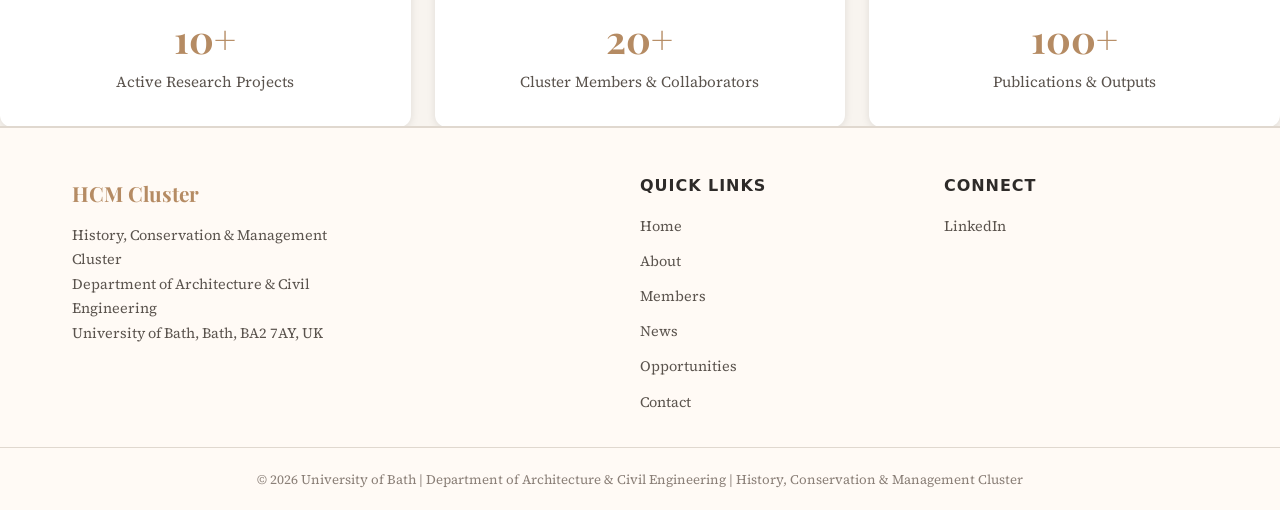
==== commit 3623cf14: "Improved header and footer of all remaining pages" ====
--- a/about.html
+++ b/about.html
@@ -3,33 +3,116 @@
     <head>
         <meta charset="UTF-8" />
         <meta name="viewport" content="width=device-width, initial-scale=1.0" />
-        <meta name="description" content="About the History, Conservation and Management Cluster at the University of Bath." />
-        <title>About | History, Conservation & Management Cluster</title>
-        <link rel="stylesheet" href="css/style.css">
+        <title>About | History, Conservation &amp; Management Cluster | Department of Architecture &amp; Civil Engineering | University of Bath</title>
+        <meta name="description" content="The History, Conservation and Management Cluster at the Department of Architecture and Civil Engineering, University of Bath, advances research and education in the history, conservation, and management of historic buildings. Explore our MSc programme, research highlights, and collaboration opportunities." />
+        <meta name="author" content="History, Conservation and Management Cluster, Department of Architecture and Civil Engineering, University of Bath">
+        <meta name="robots" content="index, follow">
+        <meta name="keywords" content="conservation of historic buildings, conservation engineering, heritage conservation, built heritage, cultural heritage management, architectural conservation, historic structures, heritage engineering, structural conservation, structural assessment of historic buildings, earthen construction, structural stone, masonry structures, traditional materials, building pathology, moisture in buildings, durability of materials, sustainable construction, regenerative design, zero carbon construction, circular economy construction, low carbon materials, climate resilience in heritage, adaptive reuse of buildings, digital twins for heritage, human-centric digital twins, heritage digitalisation, BIM for heritage, FAIR data principles, smart heritage systems, MSc Conservation of Historic Buildings, postgraduate heritage conservation, conservation engineering education, University of Bath heritage research, civil engineering heritage, heritage research collaboration, industry partnerships heritage, heritage consultancy, conservation projects UK, University of Bath, Bath UK heritage, UK conservation engineering, heritage research UK">
+        
+        <link rel="icon" type="image/png" href="assets/favicon/favicon.ico">
+
+        <!-- Canonical URL — prevents duplicate-content penalties. -->
+        <link rel="canonical" href="https://uob-fed-dace-hcmc.github.io/index.html" />
+
+        <!-- =====================================================
+            SEO: Open Graph (Facebook, LinkedIn previews)
+        ===================================================== -->
+        <meta property="og:type"        content="website" />
+        <meta property="og:site_name"   content="History, Conservation &amp; Management Cluster, Department of Architecture &amp; Civil Engineering, University of Bath" />
+        <meta property="og:title"       content="History, Conservation &amp; Management Cluster | Department of Architecture &amp; Civil Engineering | University of Bath" />
+        <meta property="og:description" content="Advancing research and education in the history, conservation and management of historic buildings. Based at the Department of Architecture &amp; Civil Engineering, University of Bath." />
+        <meta property="og:url"         content="https://uob-fed-dace-hcmc.github.io/index.html" />
+        <meta property="og:image"       content="https://uob-fed-dace-hcmc.github.io/assets/images/og-image.jpg" />
+        <meta property="og:image:alt"   content="History, Conservation &amp; Management Cluster | Department of Architecture &amp; Civil Engineering | University of Bath" />
+        <meta property="og:locale"      content="en_GB" />
+
+        <!-- =====================================================
+            SEO: Twitter / X Card
+        ===================================================== -->
+        <meta name="twitter:card"        content="summary_large_image" />
+        <meta name="twitter:title"       content="History, Conservation &amp; Management Cluster | Department of Architecture &amp; Civil Engineering | University of Bath" />
+        <meta name="twitter:description" content="Advancing research and education in the history, conservation and management of historic buildings." />
+        <meta name="twitter:image"       content="https://uob-fed-dace-hcmc.github.io/assets/images/og-image.jpg" />
+
+        <!-- =====================================================
+            SEO: JSON-LD Structured Data (Schema.org)
+            Helps Google understand your organisation and
+            enables rich results in search.
+        ===================================================== -->
+        <script type="application/ld+json">
+        {
+        "@context": "https://schema.org",
+        "@type": "ResearchOrganization",
+        "name": "History, Conservation and Management Cluster",
+        "alternateName": "HCM Cluster",
+        "url": "https://uob-fed-dace-hcmc.github.io/",
+        "logo": "https://uob-fed-dace-hcmc.github.io/assets/images/og-image.jpg",
+        "description": "A research cluster at the Department of Architecture and Civil Engineering, University of Bath, advancing knowledge in the history, conservation and management of historic buildings.",
+        "parentOrganization": {
+            "@type": "CollegeOrUniversity",
+            "name": "University of Bath",
+            "url": "https://www.bath.ac.uk",
+            "address": {
+            "@type": "PostalAddress",
+            "streetAddress": "Claverton Down",
+            "addressLocality": "Bath",
+            "postalCode": "BA2 7AY",
+            "addressCountry": "GB"
+            }
+        },
+        "knowsAbout": [
+            "Historic Building Conservation",
+            "Heritage Management",
+            "Architectural History",
+            "Regenerative Conservation"
+        ],
+        "sameAs": [
+            "https://www.linkedin.com/company/history-conservation-and-management-cluster/about/?viewAsMember=true",
+        ]
+        }
+        </script>
+
+        <!-- Google Fonts: Playfair Display (headings) + Source Serif 4 (body) -->
+        <link rel="preconnect" href="https://fonts.googleapis.com" />
+        <link rel="preconnect" href="https://fonts.gstatic.com" crossorigin />
+        <link href="https://fonts.googleapis.com/css2?family=Playfair+Display:ital,wght@0,600;0,700;1,600&family=Source+Serif+4:ital,wght@0,300;0,400;0,600;1,400&display=swap" rel="stylesheet" />
+
+        <link rel="stylesheet" href="css/style.css" />
         <script defer src="js/main.js"></script>
     </head>
 
     <body>
-        <!-- Header -->
-        <header class="navbar">
-            <div class="logo">HCM Cluster</div>
-            <nav>
-                <ul class="nav-links">
-                    <li><a href="index.html">Home</a></li>
-                    <li><a href="about.html">About</a></li>
-                    <li><a href="members.html">Members</a></li>
-                    <li><a href="research.html">Research</a></li>
-                    <li><a href="news.html">News & Events</a></li>
-                    <li><a href="opportunities.html">Opportunities</a></li>
-                    <li><a href="contact.html">Contact</a></li>
+        <!-- ===================== HEADER ===================== -->
+        <header class="navbar" role="banner">
+            <a href="index.html" class="logo" aria-label="HCM Cluster — go to homepage">HCM Cluster</a>
+
+            <nav aria-label="Primary navigation">
+                <ul class="nav-links" id="nav-links">
+                <li><a href="index.html" class="nav-link">Home</a></li>
+                <li><a href="about.html" class="nav-link">About</a></li>
+                <li><a href="members.html" class="nav-link">Members</a></li>
+                <li><a href="news.html" class="nav-link">News </a></li>
+                <li><a href="opportunities.html" class="nav-link">Opportunities</a></li>
+                <li><a href="contact.html" class="nav-link">Contact</a></li>
                 </ul>
-                <button id="nav-toggle" class="nav-toggle" aria-label="Toggle navigation">
-                    <span class="bar"></span>
-                    <span class="bar"></span>
-                    <span class="bar"></span>
+
+                <button
+                id="nav-toggle"
+                class="nav-toggle"
+                aria-label="Toggle navigation"
+                aria-expanded="false"
+                aria-controls="nav-links"
+                >
+                <span class="bar"></span>
+                <span class="bar"></span>
+                <span class="bar"></span>
                 </button>
             </nav>
-            <button id="theme-toggle" aria-label="Toggle dark/light mode">🌓</button>
+
+            <button id="theme-toggle" aria-label="Toggle dark/light mode">
+                <span class="theme-icon" aria-hidden="true">🌓</span>
+                <span class="theme-label">Theme</span>
+            </button>
         </header>
 
         <!-- ============ MAIN CONTENT ============ -->
@@ -84,11 +167,11 @@
             <!-- Key Stats or Image Placeholder -->
             <section class="stats-section grid-3">
                 <div class="stat-card">
-                    <h3>15+</h3>
+                    <h3>10+</h3>
                     <p>Active Research Projects</p>
                 </div>
                 <div class="stat-card">
-                    <h3>30+</h3>
+                    <h3>20+</h3>
                     <p>Cluster Members & Collaborators</p>
                 </div>
                 <div class="stat-card">
@@ -98,28 +181,58 @@
             </section>
         </main>
 
-        <!-- Footer -->
-        <footer class="footer">
-            <div class="footer-grid">
-                <div>
-                    <h4>Quick Links</h4>
-                    <ul>
-                        <li><a href="index.html">Home</a></li>
-                        <li><a href="about.html">About</a></li>
-                        <li><a href="contact.html">Contact</a></li>
-                    </ul>
-                </div>
-                <div>
-                    <h4>Follow Us</h4>
-                    <ul class="social">
-                        <li><a href="#">LinkedIn</a></li>
-                        <li><a href="#">YouTube</a></li>
-                    </ul>
-                </div>
-                <div>
-                    <p>&copy; 2025 University of Bath | History, Conservation & Management Cluster</p>
-                </div>
+        <!-- ===================== FOOTER ===================== -->
+        <footer class="site-footer" role="contentinfo">
+            <div class="footer-inner">
+                <div class="footer-brand">
+                <span class="footer-logo">HCM Cluster</span>
+                <p>
+                    History, Conservation &amp; Management Cluster<br />
+                    Department of Architecture &amp; Civil Engineering<br />
+                    University of Bath, Bath, BA2 7AY, UK
+                </p>
+                </div>
+
+                <nav class="footer-nav" aria-label="Footer navigation">
+                <h4>Quick Links</h4>
+                <ul>
+                    <li><a href="index.html">Home</a></li>
+                    <li><a href="about.html">About</a></li>
+                    <li><a href="members.html">Members</a></li>
+                    <li><a href="news.html">News</a></li>
+                    <li><a href="opportunities.html">Opportunities</a></li>
+                    <li><a href="contact.html">Contact</a></li>
+                </ul>
+                </nav>
+
+                <div class="footer-social">
+                <h4>Connect</h4>
+                <ul>
+                    <li>
+                    <a href="https://www.linkedin.com/company/history-conservation-and-management-cluster/?viewAsMember=true" aria-label="HCM Cluster on LinkedIn" rel="noopener noreferrer">
+                        LinkedIn
+                    </a>
+                    </li>
+                </ul>
+                </div>
+            </div>
+
+            <div class="footer-bottom">
+                <p>
+                &copy; <span id="footer-year">2026</span> University of Bath | Department of Architecture &amp; Civil Engineering |
+                History, Conservation &amp; Management Cluster
+                </p>
             </div>
         </footer>
+
+        <!-- ===================== SCROLL TO TOP ===================== -->
+        <button
+            id="scroll-top"
+            class="scroll-top-btn"
+            aria-label="Scroll back to top"
+            hidden
+            >
+            <span aria-hidden="true">↑</span>
+        </button>
     </body>
 </html>
--- a/css/style.css
+++ b/css/style.css
@@ -1,1999 +1,1181 @@
-/* ==============================
-   GLOBAL STYLES & THEME COLORS
+/* =====================================================================
+   STYLE.CSS — HCM Cluster Website
+   University of Bath | History, Conservation & Management Cluster
+   ===================================================================== */
+
+/* ==============================
+   1. CSS CUSTOM PROPERTIES
 ============================== */
 
 :root {
-  --bg-color: #f8f4ef;
-  --text-color: #2e2b29;
-  --accent-color: #b58b63;
-  --card-bg: #ffffff;
-  --header-bg: #fffaf5;
-  --shadow: rgba(0, 0, 0, 0.1);
+  /* Core palette */
+  --bg-color:        #f8f4ef;
+  --bg-alt:          #f0ebe4;
+  --text-color:      #2e2b29;
+  --text-secondary:  #5a534d;
+  --text-muted:      #8a7f77;
+  --accent-color:    #b58b63;
+  --accent-hover:    #8d6b4d;
+  --accent-subtle:   rgba(181, 139, 99, 0.12);
+  --card-bg:         #ffffff;
+  --header-bg:       #fffaf5;
+  --border-color:    #e0d8cf;
+  --shadow-sm:       0 1px 4px rgba(0, 0, 0, 0.07);
+  --shadow-md:       0 2px 8px rgba(0, 0, 0, 0.10);
+  --shadow-lg:       0 6px 20px rgba(0, 0, 0, 0.12);
+
+  /* Layout */
+  --nav-height:      68px;
+  --max-width:       1200px;
+  --radius-sm:       0.4rem;
+  --radius-md:       0.75rem;
+  --radius-lg:       1rem;
+
+  /* Typography */
+  --font-display:    'Playfair Display', Georgia, serif;
+  --font-body:       'Source Serif 4', Georgia, serif;
+  --font-ui:         system-ui, -apple-system, sans-serif;
 }
 
 [data-theme="dark"] {
-  --bg-color: #1f1b18;
-  --text-color: #f4f2ef;
-  --accent-color: #d4a676;
-  --card-bg: #2a2521;
-  --header-bg: #25201c;
-  --shadow: rgba(0, 0, 0, 0.4);
-}
-
-/* ==============================
-   BASE RESET
-============================== */
-
-* {
+  --bg-color:        #1e1a17;
+  --bg-alt:          #252018;
+  --text-color:      #f0ede8;
+  --text-secondary:  #c5bdb4;
+  --text-muted:      #8a7f77;
+  --accent-color:    #d4a676;
+  --accent-hover:    #e8bc8e;
+  --accent-subtle:   rgba(212, 166, 118, 0.12);
+  --card-bg:         #2a2420;
+  --header-bg:       #252018;
+  --border-color:    #3a332c;
+  --shadow-sm:       0 1px 4px rgba(0, 0, 0, 0.25);
+  --shadow-md:       0 2px 8px rgba(0, 0, 0, 0.35);
+  --shadow-lg:       0 6px 20px rgba(0, 0, 0, 0.45);
+}
+
+
+/* ==============================
+   2. BASE RESET & GLOBALS
+============================== */
+
+*, *::before, *::after {
   margin: 0;
   padding: 0;
   box-sizing: border-box;
 }
 
+html {
+  scroll-behavior: smooth;
+  font-size: 16px;
+}
+
 body {
-  font-family: "Inter", Arial, sans-serif;
+  font-family: var(--font-body);
   background-color: var(--bg-color);
   color: var(--text-color);
-  line-height: 1.6;
+  line-height: 1.7;
   min-height: 100vh;
   display: flex;
   flex-direction: column;
-  transition: background-color 0.3s, color 0.3s;
+  transition: background-color 0.3s ease, color 0.3s ease;
 }
 
 img {
   max-width: 100%;
   height: auto;
-  border-radius: 0.5rem;
-}
-
-/* ==============================
-   HEADER / NAVIGATION
-============================== */
-
-.navbar {
-  display: flex;
-  justify-content: space-between;
-  align-items: center;
-  background-color: var(--header-bg);
-  padding: 1rem 2rem;
-  box-shadow: 0 2px 6px var(--shadow);
-  position: sticky;
-  top: 0;
-  z-index: 1000;
-}
-
-.logo {
-  font-size: 1.4rem;
-  font-weight: 700;
+  display: block;
+  border-radius: var(--radius-sm);
+}
+
+ul { list-style: none; }
+
+a {
   color: var(--accent-color);
-}
-
-.nav-links {
-  list-style: none;
-  display: flex;
-  gap: 1.5rem;
-}
-
-.nav-links a {
   text-decoration: none;
-  color: var(--text-color);
-  font-weight: 500;
-  position: relative;
-  transition: color 0.3s ease;
-}
-
-.nav-links a::after {
-  content: "";
-  position: absolute;
-  left: 0;
-  bottom: -3px;
-  width: 0%;
-  height: 2px;
-  background-color: var(--accent-color);
-  transition: width 0.3s ease;
-}
-
-.nav-links a:hover {
-  color: var(--accent-color);
-}
-
-.nav-links a:hover::after {
-  width: 100%;
-}
-
-#theme-toggle {
-  border: 1px solid var(--accent-color);
-  background: transparent;
-  border-radius: 50%;
-  padding: 0.4rem;
-  cursor: pointer;
-  font-size: 1.1rem;
-  color: var(--text-color);
-  transition: background-color 0.3s;
-}
-
-#theme-toggle:hover {
+  transition: color 0.25s ease;
+}
+
+a:hover,
+a:focus-visible {
+  color: var(--accent-hover);
+  text-decoration: underline;
+}
+
+a:focus-visible,
+button:focus-visible,
+input:focus-visible,
+textarea:focus-visible,
+select:focus-visible {
+  outline: 2px solid var(--accent-color);
+  outline-offset: 3px;
+}
+
+/* Keyboard-only focus ring */
+body:not(.user-is-tabbing) *:focus {
+  outline: none;
+}
+
+::selection {
   background-color: var(--accent-color);
   color: #fff;
 }
 
-/* ==============================
-   HERO SECTION
-============================== */
-
-.hero {
-  display: flex;
-  justify-content: center;
-  align-items: center;
-  text-align: center;
-  background: linear-gradient(
-      rgba(255, 255, 255, 0.75),
-      rgba(255, 255, 255, 0.75)
-    ),
-    url("../assets/images/hero-placeholder.jpg") center/cover no-repeat;
-  color: var(--text-color);
-  padding: 4rem 2rem;
-}
-
-[data-theme="dark"] .hero {
-  background: linear-gradient(
-      rgba(31, 27, 24, 0.7),
-      rgba(31, 27, 24, 0.7)
-    ),
-    url("../assets/images/hero-placeholder.jpg") center/cover no-repeat;
-}
-
-.full-screen {
-  min-height: 90vh;
-}
-
-.hero-content {
-  max-width: 800px;
-}
-
-.hero h1 {
-  font-size: 2.2rem;
-  margin-bottom: 1rem;
-  color: var(--accent-color);
-}
-
-.hero p {
-  font-size: 1.1rem;
-  margin-bottom: 2rem;
-}
-
-/* ==============================
-   BUTTONS
-============================== */
-
-.btn {
-  display: inline-block;
-  background-color: var(--accent-color);
-  color: #fff;
-  padding: 0.75rem 1.5rem;
-  border-radius: 0.5rem;
-  text-decoration: none;
-  font-weight: 600;
-  transition: background-color 0.3s ease;
-}
-
-.btn:hover {
-  background-color: #8d6b4d;
-}
-
-/* ==============================
-   HIGHLIGHTS GRID SECTION
-============================== */
-
-.content-grid {
-  display: grid;
-  grid-template-columns: 1fr;
-  gap: 2rem;
-  max-width: 1200px;
-  margin: 0 auto;
-  padding: 3rem 1.5rem;
-}
-
-.grid-section {
-  background-color: var(--card-bg);
-  padding: 2rem;
-  border-radius: 0.75rem;
-  box-shadow: 0 2px 6px var(--shadow);
-  transition: transform 0.2s ease-in-out, box-shadow 0.2s ease-in-out;
-}
-
-.grid-section:hover {
-  transform: translateY(-3px);
-  box-shadow: 0 4px 10px var(--shadow);
-}
-
-.grid-section h2 {
-  color: var(--accent-color);
-  margin-bottom: 1.5rem;
-  text-align: center;
-  font-size: 1.8rem;
-}
-
-/* Grid of cards inside sections */
-.grid-3 {
-  display: grid;
-  grid-template-columns: repeat(auto-fit, minmax(280px, 1fr));
-  gap: 1.5rem;
-}
-
-.card {
-  background-color: var(--card-bg);
-  border-radius: 0.75rem;
-  padding: 1.5rem;
-  box-shadow: 0 2px 6px var(--shadow);
-  transition: transform 0.25s ease, box-shadow 0.25s ease;
-  text-align: center;
-  display: flex;
-  flex-direction: column;
-  justify-content: space-between;
-}
-
-.card:hover {
-  transform: translateY(-4px);
-  box-shadow: 0 4px 10px var(--shadow);
-}
-
-.card img {
-  width: 100%;
-  border-radius: 0.5rem;
-  margin-bottom: 1rem;
-}
-
-.card h3 {
-  color: var(--accent-color);
-  font-size: 1.3rem;
-  margin-bottom: 0.75rem;
-}
-
-.card p {
-  font-size: 0.95rem;
-  margin-bottom: 1rem;
-}
-
-.card .btn {
-  align-self: center;
-}
-
-/* ==============================
-   FOOTER
-============================== */
-
-footer,
-.site-footer {
-  background-color: var(--header-bg);
-  color: var(--text-color);
-  text-align: center;
-  padding: 1.5rem 1rem;
-  font-size: 0.9rem;
-  border-top: 1px solid var(--secondary-color, #d8d2c9);
-  box-shadow: 0 -2px 6px var(--shadow);
-}
-
-footer a {
-  color: var(--accent-color);
-  text-decoration: none;
-  font-weight: 500;
-}
-
-footer a:hover {
-  text-decoration: underline;
-}
-
-/* ==============================
-   TYPOGRAPHY REFINEMENTS
-============================== */
-
-/* Headings hierarchy */
+
+/* ==============================
+   3. TYPOGRAPHY
+============================== */
+
 h1, h2, h3, h4, h5, h6 {
-  font-family: "Inter", Arial, sans-serif;
+  font-family: var(--font-display);
   font-weight: 700;
   line-height: 1.25;
-  margin-bottom: 0.5rem;
   color: var(--text-color);
-}
-
-h1 {
-  font-size: 2.2rem;
-  color: var(--accent-color);
-}
-
-h2 {
-  font-size: 1.8rem;
-  color: var(--accent-color);
-}
-
-h3 {
-  font-size: 1.3rem;
-  margin-top: 0.5rem;
-}
+  margin-bottom: 0.6rem;
+}
+
+h1 { font-size: clamp(1.9rem, 4vw, 2.6rem);  color: var(--accent-color); }
+h2 { font-size: clamp(1.5rem, 3vw, 2rem);    color: var(--accent-color); }
+h3 { font-size: clamp(1.1rem, 2vw, 1.35rem); }
+h4 { font-size: 1rem;  font-family: var(--font-ui); font-weight: 600; letter-spacing: 0.06em; text-transform: uppercase; }
 
 p {
   font-size: 1rem;
   margin-bottom: 1rem;
-  max-width: 70ch;
-}
-
-strong {
-  color: var(--accent-color);
-}
-
-em {
-  font-style: italic;
-}
-
-/* Lists */
-ul, ol {
-  margin-left: 1.5rem;
-  margin-bottom: 1rem;
-}
-
-li {
-  margin-bottom: 0.5rem;
-}
-
-/* Blockquotes */
+  color: var(--text-secondary);
+  max-width: 68ch;
+}
+
+strong { color: var(--accent-color); font-weight: 600; }
+em     { font-style: italic; }
+
 blockquote {
   margin: 1.5rem 0;
   padding: 1rem 1.5rem;
   border-left: 4px solid var(--accent-color);
+  background-color: var(--accent-subtle);
+  font-style: italic;
+  border-radius: 0 var(--radius-sm) var(--radius-sm) 0;
+}
+
+
+/* ==============================
+   4. NAVIGATION
+============================== */
+
+.navbar {
+  display: flex;
+  align-items: center;
+  justify-content: space-between;
+  gap: 1rem;
+  background-color: var(--header-bg);
+  padding: 0 2rem;
+  height: var(--nav-height);
+  box-shadow: 0 1px 0 var(--border-color), var(--shadow-sm);
+  position: sticky;
+  top: 0;
+  z-index: 1000;
+  transition: background-color 0.3s ease;
+}
+
+.logo {
+  font-family: var(--font-display);
+  font-size: 1.4rem;
+  font-weight: 700;
+  color: var(--accent-color);
+  white-space: nowrap;
+  flex-shrink: 0;
+  text-decoration: none;
+}
+
+.logo:hover { color: var(--accent-hover); text-decoration: none; }
+
+/* Nav list */
+.nav-links {
+  display: flex;
+  align-items: center;
+  gap: 0.25rem;
+}
+
+.nav-links a {
+  font-family: var(--font-ui);
+  font-size: 0.9rem;
+  font-weight: 500;
+  color: var(--text-color);
+  padding: 0.35rem 0.6rem;
+  border-radius: var(--radius-sm);
+  position: relative;
+  transition: color 0.25s ease, background-color 0.25s ease;
+  text-decoration: none;
+}
+
+.nav-links a::after {
+  content: "";
+  position: absolute;
+  inset-inline: 0.6rem;
+  bottom: 0;
+  height: 2px;
+  background-color: var(--accent-color);
+  border-radius: 1px;
+  transform: scaleX(0);
+  transform-origin: left;
+  transition: transform 0.25s ease;
+}
+
+.nav-links a:hover,
+.nav-links a:focus-visible {
+  color: var(--accent-color);
+  background-color: var(--accent-subtle);
+  text-decoration: none;
+}
+
+.nav-links a:hover::after,
+.nav-links a.active::after {
+  transform: scaleX(1);
+}
+
+.nav-links a.active {
+  color: var(--accent-color);
+  font-weight: 600;
+}
+
+/* Theme toggle */
+#theme-toggle {
+  display: flex;
+  align-items: center;
+  gap: 0.4rem;
+  border: 1px solid var(--border-color);
+  background: transparent;
+  border-radius: 2rem;
+  padding: 0.3rem 0.75rem;
+  cursor: pointer;
+  font-family: var(--font-ui);
+  font-size: 0.8rem;
+  color: var(--text-color);
+  white-space: nowrap;
+  transition: background-color 0.25s ease, border-color 0.25s ease;
+}
+
+#theme-toggle:hover {
+  background-color: var(--accent-subtle);
+  border-color: var(--accent-color);
+}
+
+.theme-icon { font-size: 1rem; }
+.theme-label { display: none; }
+
+@media (min-width: 900px) {
+  .theme-label { display: inline; }
+}
+
+/* Hamburger button */
+.nav-toggle {
+  display: none;
+  flex-direction: column;
+  justify-content: space-between;
+  width: 24px;
+  height: 17px;
+  background: none;
+  border: none;
+  cursor: pointer;
+  padding: 0;
+  flex-shrink: 0;
+}
+
+.nav-toggle .bar {
+  height: 2px;
+  width: 100%;
+  background-color: var(--text-color);
+  border-radius: 2px;
+  transition: transform 0.3s ease, opacity 0.3s ease;
+}
+
+.nav-toggle.open .bar:nth-child(1) { transform: rotate(45deg) translate(5px, 5px); }
+.nav-toggle.open .bar:nth-child(2) { opacity: 0; transform: scaleX(0); }
+.nav-toggle.open .bar:nth-child(3) { transform: rotate(-45deg) translate(5px, -5px); }
+
+
+/* ==============================
+   5. HERO SECTION (Homepage)
+============================== */
+
+.hero {
+  display: flex;
+  align-items: center;
+  justify-content: center;
+  text-align: center;
+  padding: 5rem 2rem;
+  background:
+    linear-gradient(rgba(248, 244, 239, 0.82), rgba(248, 244, 239, 0.82)),
+    url("assets/images/hero-placeholder.jpg") center / cover no-repeat;
+  position: relative;
+  overflow: hidden;
+}
+
+/* Subtle decorative rule */
+.hero::before {
+  content: "";
+  position: absolute;
+  inset: 0;
+  background:
+    radial-gradient(ellipse 80% 60% at 50% 100%, rgba(181,139,99,0.08) 0%, transparent 70%);
+  pointer-events: none;
+}
+
+[data-theme="dark"] .hero {
+  background:
+    linear-gradient(rgba(30, 26, 23, 0.85), rgba(30, 26, 23, 0.85)),
+    url("assets/images/hero-placeholder.jpg") center / cover no-repeat;
+}
+
+.full-screen { min-height: calc(90vh - var(--nav-height)); }
+
+.hero-content {
+  position: relative;
+  max-width: 760px;
+  animation: heroFadeUp 0.9s ease both;
+}
+
+.hero-eyebrow {
+  font-family: var(--font-ui);
+  font-size: 0.8rem;
+  font-weight: 600;
+  letter-spacing: 0.18em;
+  text-transform: uppercase;
+  color: var(--accent-color);
+  margin-bottom: 1rem;
+  max-width: none;
+}
+
+.hero h1 {
+  font-size: clamp(2rem, 5vw, 3.2rem);
+  font-style: italic;
+  margin-bottom: 1.25rem;
+  line-height: 1.15;
+  color: var(--text-color);
+}
+
+.hero-tagline {
+  font-size: clamp(1rem, 2vw, 1.2rem);
+  color: var(--text-secondary);
+  margin: 0 auto 2.5rem;
+  max-width: 50ch;
+}
+
+@keyframes heroFadeUp {
+  from { opacity: 0; transform: translateY(24px); }
+  to   { opacity: 1; transform: translateY(0); }
+}
+
+
+/* ==============================
+   6. BUTTONS
+============================== */
+
+.btn {
+  display: inline-flex;
+  align-items: center;
+  gap: 0.4rem;
+  font-family: var(--font-ui);
+  font-weight: 600;
+  font-size: 0.9rem;
+  padding: 0.7rem 1.5rem;
+  border-radius: var(--radius-sm);
+  text-decoration: none;
+  transition: background-color 0.25s ease, color 0.25s ease, box-shadow 0.25s ease;
+  cursor: pointer;
+  border: none;
+}
+
+.btn-primary,
+.btn {
+  background-color: var(--accent-color);
+  color: #fff;
+  box-shadow: 0 2px 6px rgba(181,139,99, 0.35);
+}
+
+.btn-primary:hover,
+.btn:hover {
+  background-color: var(--accent-hover);
+  color: #fff;
+  text-decoration: none;
+  box-shadow: 0 4px 12px rgba(181,139,99, 0.4);
+}
+
+.btn-outline {
+  background: transparent;
+  color: var(--accent-color);
+  border: 1.5px solid var(--accent-color);
+  box-shadow: none;
+}
+
+.btn-outline:hover {
+  background-color: var(--accent-subtle);
+  color: var(--accent-hover);
+}
+
+
+/* ==============================
+   7. SECTION SCAFFOLDING
+============================== */
+
+/* Shared page wrapper used on inner pages */
+.page-wrapper {
+  display: grid;
+  gap: 3rem;
+  padding: 3rem 1.5rem 5rem;
+  max-width: var(--max-width);
+  margin: 0 auto;
+  width: 100%;
+}
+
+/* Generic centred section inner */
+.section-inner {
+  max-width: var(--max-width);
+  margin: 0 auto;
+  padding: 0 1.5rem;
+  width: 100%;
+}
+
+/* Section title treatment */
+.section-title {
+  text-align: center;
+  margin-bottom: 2.5rem;
+  position: relative;
+  padding-bottom: 1rem;
+}
+
+.section-title::after {
+  content: "";
+  display: block;
+  width: 3rem;
+  height: 2px;
+  background-color: var(--accent-color);
+  margin: 0.75rem auto 0;
+  border-radius: 1px;
+}
+
+/* Intro / overview blocks */
+.intro-block {
   background-color: var(--card-bg);
-  font-style: italic;
-}
-
-/* ==============================
-   LINKS
-============================== */
-
-a {
+  border-radius: var(--radius-md);
+  box-shadow: var(--shadow-md);
+  padding: 2rem 2rem;
+  text-align: center;
+}
+
+.intro-block h2 { margin-bottom: 0.75rem; }
+.intro-block p  { margin: 0 auto; }
+
+
+/* ==============================
+   8. HIGHLIGHTS / CARDS (Homepage)
+============================== */
+
+.highlights-section {
+  padding: 5rem 0;
+  background-color: var(--bg-alt);
+}
+
+/* 3-column responsive grid */
+.cards-grid {
+  display: grid;
+  grid-template-columns: repeat(auto-fit, minmax(280px, 1fr));
+  gap: 1.75rem;
+}
+
+/* Card */
+.card {
+  background-color: var(--card-bg);
+  border-radius: var(--radius-md);
+  box-shadow: var(--shadow-md);
+  overflow: hidden;
+  display: flex;
+  flex-direction: column;
+  transition: transform 0.3s ease, box-shadow 0.3s ease;
+}
+
+.card:hover {
+  transform: translateY(-5px);
+  box-shadow: var(--shadow-lg);
+}
+
+.card-img-wrap {
+  aspect-ratio: 16 / 9;
+  overflow: hidden;
+  background-color: var(--bg-alt);
+}
+
+.card-img-wrap img {
+  width: 100%;
+  height: 100%;
+  object-fit: cover;
+  border-radius: 0;
+  transition: transform 0.5s ease;
+}
+
+.card:hover .card-img-wrap img {
+  transform: scale(1.04);
+}
+
+.card-body {
+  padding: 1.5rem;
+  display: flex;
+  flex-direction: column;
+  flex: 1;
+  gap: 0.5rem;
+}
+
+.card-tag {
+  font-family: var(--font-ui);
+  font-size: 0.72rem;
+  font-weight: 700;
+  letter-spacing: 0.12em;
+  text-transform: uppercase;
+  color: var(--accent-color);
+}
+
+.card-body h3 {
+  margin-bottom: 0.25rem;
+  color: var(--text-color);
+}
+
+.card-body p {
+  font-size: 0.95rem;
+  margin-bottom: auto;
+  padding-bottom: 1rem;
+}
+
+.card-link {
+  font-family: var(--font-ui);
+  font-size: 0.85rem;
+  font-weight: 600;
   color: var(--accent-color);
   text-decoration: none;
-  transition: color 0.3s ease;
-}
-
-a:hover,
-a:focus {
-  color: #8e6b4f;
-  text-decoration: underline;
-}
-
-a:focus {
-  outline: 2px solid var(--accent-color);
-  outline-offset: 2px;
-}
-
-/* ==============================
-   SECTION SPACING & PAGE LAYOUT
-============================== */
-
-section {
-  padding: 2.5rem 1.5rem;
+  display: inline-flex;
+  align-items: center;
+  gap: 0.25rem;
+  margin-top: 0.5rem;
+  transition: gap 0.2s ease, color 0.2s ease;
+}
+
+.card-link:hover {
+  gap: 0.5rem;
+  color: var(--accent-hover);
+  text-decoration: none;
+}
+
+
+/* ==============================
+   9. HERO SECTION (Inner Pages)
+============================== */
+
+/* Reusable hero banner for about/research/news/etc. */
+.hero-section {
+  text-align: center;
+  padding: 5rem 2rem 4rem;
+  background:
+    linear-gradient(rgba(248, 244, 239, 0.88), rgba(248, 244, 239, 0.88)),
+    url("assets/images/hero-placeholder.jpg") center / cover no-repeat;
+  border-bottom: 1px solid var(--border-color);
+}
+
+[data-theme="dark"] .hero-section {
+  background:
+    linear-gradient(rgba(30, 26, 23, 0.88), rgba(30, 26, 23, 0.88)),
+    url("assets/images/hero-placeholder.jpg") center / cover no-repeat;
+}
+
+.hero-section h1 {
+  font-size: clamp(1.9rem, 4vw, 2.6rem);
+  font-style: italic;
+  color: var(--accent-color);
+  margin-bottom: 1rem;
+}
+
+.hero-section p {
+  font-size: 1.1rem;
   margin: 0 auto;
-  max-width: 1200px;
-}
-
-section + section {
-  margin-top: 2rem;
-}
-
-.intro {
+  max-width: 62ch;
+  color: var(--text-secondary);
+}
+
+
+/* ==============================
+   10. GRID SECTIONS (content blocks)
+============================== */
+
+.grid-section {
+  background-color: var(--card-bg);
+  padding: 2.5rem 2rem;
+  border-radius: var(--radius-md);
+  box-shadow: var(--shadow-md);
+}
+
+.grid-section h2 {
   text-align: center;
   margin-bottom: 2rem;
 }
 
-.intro h2 {
-  font-size: 1.9rem;
-  margin-bottom: 0.75rem;
-}
-
-.intro p {
-  margin: 0 auto 1rem;
-  max-width: 70ch;
-}
-
-/* Cards and content blocks for secondary pages */
+/* 3-col auto-fit grid */
+.grid-3 {
+  display: grid;
+  grid-template-columns: repeat(auto-fit, minmax(260px, 1fr));
+  gap: 1.5rem;
+}
+
+/* 2-col auto-fit grid */
+.grid-2 {
+  display: grid;
+  grid-template-columns: repeat(auto-fit, minmax(300px, 1fr));
+  gap: 1.5rem;
+}
+
+
+/* ==============================
+   11. ABOUT PAGE
+============================== */
+
+.stats-section {
+  display: grid;
+  grid-template-columns: repeat(auto-fit, minmax(200px, 1fr));
+  gap: 1.5rem;
+  text-align: center;
+}
+
+.stat-card {
+  background-color: var(--card-bg);
+  border-radius: var(--radius-md);
+  padding: 2rem 1rem;
+  box-shadow: var(--shadow-md);
+  transition: transform 0.3s ease;
+}
+
+.stat-card:hover { transform: translateY(-4px); }
+
+.stat-card h3 {
+  font-size: 2.4rem;
+  color: var(--accent-color);
+  margin-bottom: 0.4rem;
+}
+
+.stat-card p {
+  font-size: 0.95rem;
+  color: var(--text-secondary);
+  max-width: none;
+  margin: 0;
+}
+
+.mission-section,
+.vision-section {
+  background-color: var(--card-bg);
+  padding: 2.5rem 2rem;
+  border-radius: var(--radius-md);
+  box-shadow: var(--shadow-md);
+  text-align: center;
+}
+
+.mission-section p,
+.vision-section p {
+  margin: 0 auto;
+  max-width: 72ch;
+  font-size: 1.05rem;
+}
+
+
+/* ==============================
+   12. MEMBERS PAGE
+============================== */
+
+.members-grid {
+  display: grid;
+  grid-template-columns: repeat(auto-fit, minmax(270px, 1fr));
+  gap: 2rem;
+}
+
+.member-card {
+  background-color: var(--card-bg);
+  border-radius: var(--radius-md);
+  box-shadow: var(--shadow-md);
+  padding: 1.75rem 1.5rem;
+  text-align: center;
+  transition: transform 0.3s ease, box-shadow 0.3s ease;
+}
+
+.member-card:hover {
+  transform: translateY(-5px);
+  box-shadow: var(--shadow-lg);
+}
+
+.member-card img {
+  width: 100%;
+  height: 220px;
+  object-fit: cover;
+  border-radius: var(--radius-md);
+  margin-bottom: 1rem;
+}
+
+[data-theme="dark"] .member-card img { filter: brightness(0.88); }
+
+.member-card h3 { color: var(--accent-color); font-size: 1.2rem; margin-bottom: 0.2rem; }
+
+.member-card .member-bio {
+  font-size: 0.9rem;
+  line-height: 1.65;
+  color: var(--text-secondary);
+  margin: 0.5rem 0 1rem;
+  max-width: none;
+}
+
+.member-links {
+  display: flex;
+  flex-wrap: wrap;
+  justify-content: center;
+  gap: 0.6rem;
+  padding: 0;
+}
+
+.member-links a {
+  padding: 0.35rem 0.75rem;
+  background-color: var(--accent-color);
+  color: #fff;
+  border-radius: var(--radius-sm);
+  font-family: var(--font-ui);
+  font-size: 0.8rem;
+  font-weight: 600;
+  transition: background-color 0.25s ease;
+}
+
+.member-links a:hover {
+  background-color: var(--accent-hover);
+  text-decoration: none;
+}
+
+
+/* ==============================
+   13. RESEARCH PAGE
+============================== */
+
+.research-overview {
+  background-color: var(--card-bg);
+  border-radius: var(--radius-md);
+  padding: 2.5rem 2rem;
+  box-shadow: var(--shadow-md);
+  text-align: center;
+}
+
+.research-overview p { margin: 0 auto; max-width: 80ch; font-size: 1.05rem; }
+
+.research-themes { display: grid; grid-template-columns: repeat(auto-fit, minmax(260px, 1fr)); gap: 1.75rem; }
+
+.research-themes .card { text-align: center; }
+
+.research-projects {
+  background-color: var(--card-bg);
+  border-radius: var(--radius-md);
+  box-shadow: var(--shadow-md);
+  padding: 2.5rem 2rem 3rem;
+}
+
+.research-publications {
+  background-color: var(--card-bg);
+  border-radius: var(--radius-md);
+  box-shadow: var(--shadow-md);
+  padding: 2rem 2rem;
+}
+
+.publication-list {
+  list-style: disc;
+  padding-left: 1.5rem;
+  line-height: 1.9;
+  font-size: 0.95rem;
+  color: var(--text-secondary);
+}
+
+.publication-list li { margin-bottom: 0.6rem; }
+.publication-list em { color: var(--accent-color); font-style: italic; }
+
+
+/* ==============================
+   14. NEWS & OPPORTUNITIES PAGES
+============================== */
+
+.news-grid,
+.opportunity-grid {
+  display: grid;
+  grid-template-columns: repeat(auto-fit, minmax(280px, 1fr));
+  gap: 2rem;
+}
+
+.news-grid .card,
+.opportunity-grid .card {
+  text-align: left;
+}
+
+.card-img {
+  width: 100%;
+  height: 200px;
+  object-fit: cover;
+  display: block;
+  border-radius: 0;
+}
+
 .card-content {
-  text-align: left;
-}
-
-.date {
-  font-size: 0.9rem;
+  padding: 1.25rem 1.25rem 1.75rem;
+  display: flex;
+  flex-direction: column;
+  gap: 0.4rem;
+}
+
+.card-content h3 { color: var(--accent-color); font-size: 1.1rem; }
+.card-content p  { font-size: 0.95rem; }
+.card-content .date { font-size: 0.82rem; font-style: italic; color: var(--text-muted); }
+
+.pagination {
+  display: flex;
+  justify-content: center;
+  gap: 0.75rem;
+  margin-top: 2rem;
+}
+
+.cta-section {
+  background-color: var(--card-bg);
+  border-radius: var(--radius-md);
+  box-shadow: var(--shadow-md);
+  padding: 3rem 2rem;
+  text-align: center;
+}
+
+.cta-section p { margin: 0 auto 1.5rem; max-width: 72ch; }
+
+
+/* ==============================
+   15. CONTACT PAGE
+============================== */
+
+.contact-page-grid {
+  display: grid;
+  gap: 2.5rem;
+}
+
+@media (min-width: 900px) {
+  .contact-page-grid {
+    grid-template-columns: 1fr 1fr;
+  }
+  .contact-page-grid .map-section {
+    grid-column: 1 / -1;
+  }
+}
+
+.contact-info,
+.contact-form-section,
+.map-section {
+  background-color: var(--card-bg);
+  border-radius: var(--radius-md);
+  box-shadow: var(--shadow-md);
+  padding: 2rem;
+}
+
+.contact-details {
+  list-style: none;
+  padding: 0;
+  margin-top: 1rem;
+}
+
+.contact-details li {
+  margin-bottom: 0.6rem;
+  font-size: 0.95rem;
+  line-height: 1.6;
+}
+
+.form-grid {
+  display: grid;
+  grid-template-columns: repeat(auto-fit, minmax(260px, 1fr));
+  gap: 1.25rem;
+}
+
+.form-group { display: flex; flex-direction: column; }
+.form-group.full-width { grid-column: 1 / -1; }
+
+label {
+  font-family: var(--font-ui);
+  font-weight: 600;
+  font-size: 0.85rem;
+  letter-spacing: 0.04em;
+  margin-bottom: 0.4rem;
   color: var(--text-color);
-  opacity: 0.8;
-}
-
-/* Tables (for possible resource or publication listings) */
+}
+
+input,
+textarea,
+select {
+  font-family: var(--font-body);
+  font-size: 1rem;
+  color: var(--text-color);
+  background-color: var(--bg-alt);
+  border: 1px solid var(--border-color);
+  border-radius: var(--radius-sm);
+  padding: 0.7rem 0.9rem;
+  transition: border-color 0.25s ease, box-shadow 0.25s ease;
+  width: 100%;
+}
+
+input:focus, textarea:focus, select:focus {
+  border-color: var(--accent-color);
+  box-shadow: 0 0 0 3px rgba(181,139,99, 0.2);
+  outline: none;
+}
+
+textarea { resize: vertical; min-height: 140px; }
+
+.map-placeholder {
+  background-color: var(--bg-alt);
+  border: 2px dashed var(--border-color);
+  border-radius: var(--radius-md);
+  padding: 3rem 1rem;
+  text-align: center;
+  font-style: italic;
+  color: var(--text-muted);
+}
+
+
+/* ==============================
+   16. TABLES
+============================== */
+
 table {
   width: 100%;
   border-collapse: collapse;
   margin-bottom: 2rem;
   background-color: var(--card-bg);
-  box-shadow: 0 2px 4px var(--shadow);
-}
-
-th, td {
-  padding: 0.75rem 1rem;
-  border-bottom: 1px solid var(--secondary-color, #ddd0c5);
-}
-
-th {
+  box-shadow: var(--shadow-sm);
+  border-radius: var(--radius-sm);
+  overflow: hidden;
+}
+
+th, td { padding: 0.75rem 1rem; border-bottom: 1px solid var(--border-color); }
+th { background-color: var(--bg-alt); text-align: left; color: var(--accent-color); font-weight: 600; font-family: var(--font-ui); font-size: 0.85rem; letter-spacing: 0.05em; }
+
+
+/* ==============================
+   17. FOOTER
+============================== */
+
+.site-footer {
   background-color: var(--header-bg);
-  text-align: left;
+  border-top: 1px solid var(--border-color);
+  box-shadow: 0 -1px 0 var(--border-color);
+  margin-top: auto;
+}
+
+.footer-inner {
+  display: grid;
+  grid-template-columns: 1fr;
+  gap: 2.5rem;
+  max-width: var(--max-width);
+  margin: 0 auto;
+  padding: 3rem 2rem 2rem;
+}
+
+@media (min-width: 640px) {
+  .footer-inner { grid-template-columns: 2fr 1fr 1fr; }
+}
+
+.footer-logo {
+  font-family: var(--font-display);
+  font-size: 1.3rem;
+  font-weight: 700;
   color: var(--accent-color);
-  font-weight: 600;
-}
-
-/* ==============================
-   SECTION HEADERS / HERO REUSE
-============================== */
-
-.hero-section {
-  text-align: center;
-  padding: 6rem 1.5rem 4rem;
-  background-color: var(--card-bg);
-  border-bottom: 1px solid var(--secondary-color, #e0d5c1);
-}
-
-.hero-section h1 {
-  font-size: 2.4rem;
-  color: var(--accent-color);
+  display: block;
+  margin-bottom: 0.75rem;
+}
+
+.footer-brand p {
+  font-size: 0.9rem;
+  color: var(--text-secondary);
+  line-height: 1.7;
+  max-width: 36ch;
+  margin: 0;
+}
+
+.footer-nav h4,
+.footer-social h4 {
+  color: var(--text-color);
   margin-bottom: 1rem;
 }
 
-.hero-section p {
-  font-size: 1.1rem;
-  margin: 0 auto;
-  max-width: 65ch;
-  color: var(--text-color);
-}
-
-/* ==============================
-   FORMS (Contact Page)
-============================== */
-
-.contact-page {
-  display: grid;
-  gap: 2.5rem;
-  align-items: start;
-}
-
-.contact-form-section,
-.contact-info,
-.map-section {
-  background-color: var(--card-bg);
-  border-radius: 0.75rem;
-  box-shadow: 0 2px 6px var(--shadow);
-  padding: 2rem;
-}
-
-.contact-form {
-  display: grid;
-  gap: 1rem;
-}
-
-.form-grid {
-  display: grid;
-  gap: 1rem;
-}
-
-.form-group {
-  display: flex;
-  flex-direction: column;
-}
-
-.form-group.full-width {
-  grid-column: 1 / -1;
-}
-
-label {
-  font-weight: 600;
-  margin-bottom: 0.5rem;
-  color: var(--text-color);
-}
-
-input,
-textarea,
-select {
-  font-family: inherit;
-  font-size: 1rem;
-  color: var(--text-color);
-  background-color: var(--bg-color);
-  border: 1px solid var(--secondary-color, #d8d2c9);
-  border-radius: 0.5rem;
-  padding: 0.75rem;
-  transition: border-color 0.3s, background-color 0.3s;
-}
-
-input:focus,
-textarea:focus,
-select:focus {
-  outline: none;
-  border-color: var(--accent-color);
-  background-color: var(--card-bg);
-}
-
-button[type="submit"],
-.contact-form .btn {
-  justify-self: start;
-  width: fit-content;
-}
-
-/* Map placeholder */
-.map-placeholder {
-  border: 2px dashed var(--secondary-color, #cfc3b5);
-  padding: 2rem;
-  text-align: center;
-  font-style: italic;
-  color: var(--text-color);
-  opacity: 0.8;
-  border-radius: 0.75rem;
-}
-
-/* ==============================
-   GRID REFINEMENTS (Members, Research, News)
-============================== */
-
-.opportunity-grid,
-.news-grid,
-.member-grid,
-.research-grid {
-  display: grid;
-  grid-template-columns: repeat(auto-fit, minmax(280px, 1fr));
-  gap: 1.5rem;
-  margin-top: 1rem;
-}
-
-.member-grid .card img {
-  border-radius: 50%;
-  width: 120px;
-  height: 120px;
-  object-fit: cover;
-  margin: 0 auto 1rem;
-}
-
-.member-grid .card h3 {
-  font-size: 1.2rem;
-  color: var(--accent-color);
-  margin-bottom: 0.5rem;
-}
-
-.member-grid .card p {
-  font-size: 0.95rem;
-  opacity: 0.9;
-}
-
-/* Research & News cards */
-.research-grid .card,
-.news-grid .card {
-  text-align: left;
-}
-
-.research-grid .card img,
-.news-grid .card img,
-.opportunity-grid .card img {
-  border-radius: 0.5rem;
-}
-
-.card-content {
+.footer-nav ul,
+.footer-social ul {
   display: flex;
   flex-direction: column;
   gap: 0.5rem;
 }
 
-.card-content h3 {
-  margin-top: 0.5rem;
-}
-
-.card-content .btn {
-  align-self: flex-start;
-}
-
-/* ==============================
-   ACCESSIBILITY & INTERACTIONS
-============================== */
-
-.btn:focus,
-input:focus,
-textarea:focus,
-a:focus {
-  outline: 2px solid var(--accent-color);
-  outline-offset: 3px;
-}
-
-::selection {
+.footer-nav a,
+.footer-social a {
+  font-size: 0.9rem;
+  color: var(--text-secondary);
+  transition: color 0.25s ease;
+}
+
+.footer-nav a:hover,
+.footer-social a:hover {
+  color: var(--accent-color);
+  text-decoration: none;
+}
+
+.footer-bottom {
+  border-top: 1px solid var(--border-color);
+  text-align: center;
+  padding: 1.25rem 2rem;
+}
+
+.footer-bottom p {
+  font-size: 0.82rem;
+  color: var(--text-muted);
+  margin: 0;
+  max-width: none;
+}
+
+
+/* ==============================
+   18. SCROLL-TO-TOP BUTTON
+============================== */
+
+.scroll-top-btn {
+  position: fixed;
+  bottom: 2rem;
+  right: 2rem;
+  width: 44px;
+  height: 44px;
+  border-radius: 50%;
   background-color: var(--accent-color);
   color: #fff;
-}
-
-/* ==============================
-   MOBILE NAVIGATION STYLING
-============================== */
-
-.nav-toggle {
-  display: none;
-  flex-direction: column;
-  justify-content: space-between;
-  width: 26px;
-  height: 18px;
-  background: none;
   border: none;
   cursor: pointer;
-  padding: 0;
-  z-index: 1001;
-}
-
-.nav-toggle .bar {
-  height: 3px;
-  width: 100%;
-  background-color: var(--text-color);
-  border-radius: 2px;
-  transition: all 0.3s ease;
-}
-
-/* Transform into "X" when open */
-.nav-toggle.open .bar:nth-child(1) {
-  transform: rotate(45deg) translate(5px, 5px);
-}
-.nav-toggle.open .bar:nth-child(2) {
+  font-size: 1.1rem;
+  display: flex;
+  align-items: center;
+  justify-content: center;
+  box-shadow: var(--shadow-lg);
+  transition: background-color 0.25s ease, opacity 0.3s ease, transform 0.3s ease;
+  z-index: 900;
   opacity: 0;
-}
-.nav-toggle.open .bar:nth-child(3) {
-  transform: rotate(-45deg) translate(5px, -5px);
-}
-
-/* ==============================
-   ABOUT PAGE LAYOUT
-============================== */
-
-.about-page {
-  display: grid;
-  gap: 3rem;
-  padding: 2rem 1rem 4rem;
-  max-width: 1200px;
-  margin: 0 auto;
-}
-
-/* Ensure hero matches site theme */
-.about-page .hero {
-  background: linear-gradient(
-      rgba(255, 255, 255, 0.8),
-      rgba(255, 255, 255, 0.8)
-    ),
-    url("images/about-hero-placeholder.jpg") center/cover no-repeat;
-  border-radius: 0.75rem;
-  padding: 5rem 2rem;
-}
-
-[data-theme="dark"] .about-page .hero {
-  background: linear-gradient(
-      rgba(31, 27, 24, 0.8),
-      rgba(31, 27, 24, 0.8)
-    ),
-    url("images/about-hero-placeholder.jpg") center/cover no-repeat;
-}
-
-.about-page .hero-content {
-  max-width: 800px;
-  margin: 0 auto;
-  text-align: center;
-}
-
-.about-page .hero h1 {
-  font-size: 2.2rem;
-  color: var(--accent-color);
-  margin-bottom: 1rem;
-}
-
-.about-page .hero p {
-  font-size: 1.1rem;
-  line-height: 1.7;
-}
-
-/* ==============================
-   GRID SECTIONS (Focus Areas)
-============================== */
-
-.about-page .grid-section {
-  text-align: center;
-  background-color: var(--card-bg);
-  border-radius: 0.75rem;
-  box-shadow: 0 2px 6px var(--shadow);
-  padding: 2rem 1.5rem;
-}
-
-.about-page .grid-section h2 {
-  margin-bottom: 2rem;
-}
-
-.about-page .card {
-  background-color: var(--card-bg);
-  padding: 1.5rem;
-  border-radius: 0.75rem;
-  box-shadow: 0 2px 6px var(--shadow);
-  transition: transform 0.3s ease, box-shadow 0.3s ease;
-}
-
-.about-page .card:hover {
-  transform: translateY(-4px);
-  box-shadow: 0 4px 10px var(--shadow);
-}
-
-.about-page .card h3 {
-  color: var(--accent-color);
-  margin-bottom: 0.75rem;
-}
-
-/* ==============================
-   MISSION & VISION
-============================== */
-
-.mission-section,
-.vision-section {
-  background-color: var(--card-bg);
-  padding: 2.5rem 2rem;
-  border-radius: 0.75rem;
-  box-shadow: 0 2px 6px var(--shadow);
-}
-
-.mission-section h2,
-.vision-section h2 {
-  text-align: center;
-  margin-bottom: 1rem;
-}
-
-.mission-section p,
-.vision-section p {
-  max-width: 75ch;
-  margin: 0 auto;
-  text-align: center;
-  font-size: 1.05rem;
-}
-
-/* ==============================
-   STATISTICS SECTION
-============================== */
-
-.stats-section {
-  display: grid;
-  grid-template-columns: repeat(auto-fit, minmax(220px, 1fr));
-  gap: 1.5rem;
-  text-align: center;
-}
-
-.stat-card {
-  background-color: var(--card-bg);
-  border-radius: 0.75rem;
-  padding: 2rem 1rem;
-  box-shadow: 0 2px 6px var(--shadow);
-  transition: transform 0.3s ease;
-}
-
-.stat-card:hover {
-  transform: translateY(-4px);
-}
-
-.stat-card h3 {
-  font-size: 2.2rem;
-  color: var(--accent-color);
-  margin-bottom: 0.5rem;
-}
-
-.stat-card p {
-  font-size: 1rem;
-  opacity: 0.85;
-}
-
-/* ==============================
-   MEMBERS PAGE LAYOUT
-============================== */
-
-.members-page {
-  display: grid;
-  gap: 3rem;
-  padding: 2rem 1rem 4rem;
-  max-width: 1200px;
-  margin: 0 auto;
-}
-
-/* Hero section reuse */
-.members-page .hero {
-  background: linear-gradient(
-      rgba(255, 255, 255, 0.85),
-      rgba(255, 255, 255, 0.85)
-    ),
-    url("images/members-hero-placeholder.jpg") center/cover no-repeat;
-  border-radius: 0.75rem;
-  padding: 5rem 2rem;
-  text-align: center;
-}
-
-[data-theme="dark"] .members-page .hero {
-  background: linear-gradient(
-      rgba(31, 27, 24, 0.85),
-      rgba(31, 27, 24, 0.85)
-    ),
-    url("images/members-hero-placeholder.jpg") center/cover no-repeat;
-}
-
-.members-page .hero-content {
-  max-width: 800px;
-  margin: 0 auto;
-}
-
-.members-page .hero h1 {
-  font-size: 2.2rem;
-  color: var(--accent-color);
-  margin-bottom: 1rem;
-}
-
-.members-page .hero p {
-  font-size: 1.1rem;
-  line-height: 1.7;
-}
-
-/* ==============================
-   GRID SECTIONS (General)
-============================== */
-
-.members-page .grid-section {
-  background-color: var(--card-bg);
-  border-radius: 0.75rem;
-  box-shadow: 0 2px 6px var(--shadow);
-  padding: 2rem 1.5rem 3rem;
-}
-
-.members-page .grid-section h2 {
-  text-align: center;
-  margin-bottom: 2rem;
-  color: var(--accent-color);
-}
-
-/* ==============================
-   MEMBER CARDS
-============================== */
-
-.members-grid {
-  display: grid;
-  grid-template-columns: repeat(auto-fit, minmax(280px, 1fr));
-  gap: 2rem;
-}
-
-.member-card {
-  background-color: var(--card-bg);
-  border-radius: 0.75rem;
-  box-shadow: 0 2px 6px var(--shadow);
-  padding: 1.5rem;
-  text-align: center;
-  transition: transform 0.3s ease, box-shadow 0.3s ease;
-}
-
-.member-card:hover {
-  transform: translateY(-5px);
-  box-shadow: 0 4px 12px var(--shadow);
-}
-
-.member-card img {
-  width: 100%;
-  height: 220px;
-  object-fit: cover;
-  border-radius: 0.75rem;
-  margin-bottom: 1rem;
-  filter: brightness(0.98);
-}
-
-[data-theme="dark"] .member-card img {
-  filter: brightness(0.85);
-}
-
-.member-card h3 {
-  color: var(--accent-color);
-  font-size: 1.2rem;
-  margin-bottom: 0.25rem;
-}
-
-.member-card p {
-  font-size: 0.95rem;
-  margin-bottom: 0.5rem;
-}
-
-.member-card .member-bio {
-  font-size: 0.9rem;
-  line-height: 1.6;
-  color: var(--text-secondary);
-  margin: 0.5rem 0 1rem;
-}
-
-/* ==============================
-   MEMBER LINKS
-============================== */
-
-.member-links {
-  list-style: none;
-  padding: 0;
-  margin: 0;
-  display: flex;
-  flex-wrap: wrap;
-  justify-content: center;
-  gap: 0.75rem;
-}
-
-.member-links a {
-  display: inline-block;
-  padding: 0.4rem 0.75rem;
-  background-color: var(--accent-color);
-  color: var(--bg-color);
-  border-radius: 0.5rem;
-  text-decoration: none;
-  font-size: 0.9rem;
-  transition: background-color 0.3s ease, color 0.3s ease;
-}
-
-.member-links a:hover {
+  transform: translateY(12px);
+  pointer-events: none;
+}
+
+.scroll-top-btn:not([hidden]) {
+  opacity: 1;
+  transform: translateY(0);
+  pointer-events: auto;
+}
+
+.scroll-top-btn:hover {
   background-color: var(--accent-hover);
-  color: var(--bg-alt);
-}
-
-/* ==============================
-   RESEARCH PAGE STYLES
-============================== */
-
-.research-page,
-main.content-grid {
-  display: grid;
-  gap: 3rem;
-  padding: 2rem 1rem 4rem;
-  max-width: 1200px;
-  margin: 0 auto;
-}
-
-/* ========== HERO SECTION ========== */
-.hero-section {
-  background: linear-gradient(
-      rgba(255, 255, 255, 0.85),
-      rgba(255, 255, 255, 0.85)
-    ),
-    url("images/research-hero-placeholder.jpg") center/cover no-repeat;
-  border-radius: 0.75rem;
-  text-align: center;
-  padding: 5rem 2rem;
-  margin-bottom: 2rem;
-}
-
-[data-theme="dark"] .hero-section {
-  background: linear-gradient(
-      rgba(31, 27, 24, 0.85),
-      rgba(31, 27, 24, 0.85)
-    ),
-    url("images/research-hero-placeholder.jpg") center/cover no-repeat;
-}
-
-.hero-text h1 {
-  color: var(--accent-color);
-  font-size: 2.3rem;
-  margin-bottom: 1rem;
-}
-
-.hero-text p {
-  font-size: 1.1rem;
-  line-height: 1.7;
-}
-
-/* ========== RESEARCH OVERVIEW ========== */
-.research-overview {
-  background-color: var(--card-bg);
-  border-radius: 0.75rem;
-  padding: 2rem 1.5rem;
-  box-shadow: 0 2px 6px var(--shadow);
-}
-
-.research-overview h2 {
-  text-align: center;
-  color: var(--accent-color);
-  margin-bottom: 1rem;
-}
-
-.research-overview p {
-  text-align: center;
-  font-size: 1.05rem;
-  line-height: 1.8;
-  color: var(--text-secondary);
-  max-width: 900px;
-  margin: 0 auto;
-}
-
-/* ========== RESEARCH THEMES ========== */
-.research-themes {
-  display: grid;
-  grid-template-columns: repeat(auto-fit, minmax(280px, 1fr));
-  gap: 2rem;
-}
-
-.research-themes .card {
-  background-color: var(--card-bg);
-  padding: 1.5rem;
-  border-radius: 0.75rem;
-  box-shadow: 0 2px 6px var(--shadow);
-  text-align: center;
-  transition: transform 0.3s ease, box-shadow 0.3s ease;
-}
-
-.research-themes .card:hover {
-  transform: translateY(-5px);
-  box-shadow: 0 4px 12px var(--shadow);
-}
-
-.research-themes h3 {
-  color: var(--accent-color);
-  margin-bottom: 0.75rem;
-}
-
-.research-themes p {
-  font-size: 0.95rem;
-  line-height: 1.6;
-  color: var(--text-secondary);
-  margin-bottom: 1rem;
-}
-
-.research-themes .btn {
-  display: inline-block;
-  background-color: var(--accent-color);
-  color: var(--bg-color);
+}
+
+
+/* ==============================
+   19. SKIP LINK (accessibility)
+============================== */
+
+.skip-link {
+  position: absolute;
+  top: -100%;
+  left: 1rem;
+  background: var(--accent-color);
+  color: #fff;
   padding: 0.5rem 1rem;
-  border-radius: 0.5rem;
-  text-decoration: none;
-  transition: background-color 0.3s ease;
-}
-
-.research-themes .btn:hover {
-  background-color: var(--accent-hover);
-}
-
-/* ========== RESEARCH PROJECTS ========== */
-.research-projects {
-  background-color: var(--card-bg);
-  border-radius: 0.75rem;
-  box-shadow: 0 2px 6px var(--shadow);
-  padding: 2rem 1.5rem 3rem;
-}
-
-.research-projects h2 {
-  text-align: center;
-  color: var(--accent-color);
-  margin-bottom: 2rem;
-}
-
-.research-projects .grid-2 {
-  display: grid;
-  grid-template-columns: repeat(auto-fit, minmax(320px, 1fr));
-  gap: 2rem;
-}
-
-.research-projects .card {
-  background-color: var(--bg-alt);
-  border-radius: 0.75rem;
-  padding: 1.5rem;
-  box-shadow: 0 1px 4px var(--shadow);
-  transition: transform 0.3s ease, box-shadow 0.3s ease;
-}
-
-.research-projects .card:hover {
-  transform: translateY(-4px);
-  box-shadow: 0 4px 12px var(--shadow);
-}
-
-.research-projects h3 {
-  color: var(--accent-color);
-  margin-bottom: 0.5rem;
-}
-
-.research-projects p {
-  font-size: 0.95rem;
-  color: var(--text-secondary);
-  line-height: 1.6;
-}
-
-/* ========== PUBLICATIONS LIST ========== */
-.research-publications {
-  background-color: var(--card-bg);
-  border-radius: 0.75rem;
-  box-shadow: 0 2px 6px var(--shadow);
-  padding: 2rem 1.5rem;
-}
-
-.research-publications h2 {
-  text-align: center;
-  color: var(--accent-color);
-  margin-bottom: 1.5rem;
-}
-
-.publication-list {
-  list-style: disc;
-  margin-left: 1.5rem;
-  line-height: 1.8;
-  font-size: 0.95rem;
-  color: var(--text-secondary);
-}
-
-.publication-list li {
-  margin-bottom: 0.75rem;
-}
-
-.publication-list em {
-  color: var(--accent-color);
-  font-style: italic;
-}
-
-/* ==============================
-   NEWS PAGE STYLES
-============================== */
-
-.news-page,
-main.content-grid {
-  display: grid;
-  gap: 3rem;
-  padding: 2rem 1rem 4rem;
-  max-width: 1200px;
-  margin: 0 auto;
-}
-
-/* ========== HERO SECTION ========== */
-.hero-section {
-  background: linear-gradient(
-      rgba(255, 255, 255, 0.85),
-      rgba(255, 255, 255, 0.85)
-    ),
-    url("images/news-hero-placeholder.jpg") center/cover no-repeat;
-  border-radius: 0.75rem;
-  text-align: center;
-  padding: 5rem 2rem;
-  margin-bottom: 2rem;
-}
-
-[data-theme="dark"] .hero-section {
-  background: linear-gradient(
-      rgba(31, 27, 24, 0.85),
-      rgba(31, 27, 24, 0.85)
-    ),
-    url("images/news-hero-placeholder.jpg") center/cover no-repeat;
-}
-
-.hero-text h1 {
-  color: var(--accent-color);
-  font-size: 2.3rem;
-  margin-bottom: 1rem;
-}
-
-.hero-text p {
-  font-size: 1.1rem;
-  line-height: 1.7;
-}
-
-/* ========== INTRO SECTION ========== */
-.intro {
-  background-color: var(--card-bg);
-  border-radius: 0.75rem;
-  box-shadow: 0 2px 6px var(--shadow);
-  padding: 2rem 1.5rem;
-  text-align: center;
-}
-
-.intro h2 {
-  color: var(--accent-color);
-  margin-bottom: 1rem;
-}
-
-.intro p {
-  color: var(--text-secondary);
-  line-height: 1.7;
-  max-width: 900px;
-  margin: 0 auto;
-}
-
-/* ========== NEWS GRID ========== */
-.news-grid {
-  display: grid;
-  grid-template-columns: repeat(auto-fit, minmax(280px, 1fr));
-  gap: 2rem;
-}
-
-.news-grid .card {
-  background-color: var(--card-bg);
-  border-radius: 0.75rem;
-  overflow: hidden;
-  box-shadow: 0 2px 6px var(--shadow);
-  transition: transform 0.3s ease, box-shadow 0.3s ease;
-}
-
-.news-grid .card:hover {
-  transform: translateY(-5px);
-  box-shadow: 0 4px 12px var(--shadow);
-}
-
-.card-img {
-  width: 100%;
-  height: 180px;
-  object-fit: cover;
-  display: block;
-}
-
-.card-content {
-  padding: 1.25rem 1rem 1.75rem;
-  text-align: left;
-}
-
-.card-content h3 {
-  color: var(--accent-color);
-  margin-bottom: 0.75rem;
-  font-size: 1.1rem;
-}
-
-.card-content p {
-  font-size: 0.95rem;
-  line-height: 1.6;
-  color: var(--text-secondary);
-  margin-bottom: 0.75rem;
-}
-
-.card-content .date {
-  font-size: 0.85rem;
-  font-style: italic;
-  color: var(--text-muted);
-  margin-bottom: 1rem;
-}
-
-.card-content .btn {
-  display: inline-block;
-  background-color: var(--accent-color);
-  color: var(--bg-color);
-  padding: 0.4rem 0.9rem;
-  border-radius: 0.5rem;
-  text-decoration: none;
-  font-size: 0.9rem;
-  transition: background-color 0.3s ease;
-}
-
-.card-content .btn:hover {
-  background-color: var(--accent-hover);
-}
-
-/* ========== PAGINATION SECTION ========== */
-.pagination {
-  display: flex;
-  justify-content: center;
-  gap: 1rem;
-  margin-top: 2rem;
-}
-
-.pagination .btn {
-  background-color: var(--accent-color);
-  color: var(--bg-color);
-  padding: 0.6rem 1.2rem;
-  border-radius: 0.5rem;
-  text-decoration: none;
+  border-radius: 0 0 var(--radius-sm) var(--radius-sm);
+  font-family: var(--font-ui);
   font-weight: 600;
-  transition: background-color 0.3s ease;
-}
-
-.pagination .btn.secondary {
-  background-color: var(--bg-alt);
-  color: var(--text-color);
-  border: 1px solid var(--accent-color);
-}
-
-.pagination .btn:hover {
-  background-color: var(--accent-hover);
-}
-
-/* ==============================
-   OPPORTUNITIES PAGE STYLES
-============================== */
-
-.opportunities-page,
-main.content-grid {
-  display: grid;
-  gap: 3rem;
-  padding: 2rem 1rem 4rem;
-  max-width: 1200px;
-  margin: 0 auto;
-}
-
-/* ========== HERO SECTION ========== */
-.hero-section {
-  background: linear-gradient(
-      rgba(255, 255, 255, 0.85),
-      rgba(255, 255, 255, 0.85)
-    ),
-    url("images/opportunities-hero-placeholder.jpg") center/cover no-repeat;
-  border-radius: 0.75rem;
-  text-align: center;
-  padding: 5rem 2rem;
-  margin-bottom: 2rem;
-}
-
-[data-theme="dark"] .hero-section {
-  background: linear-gradient(
-      rgba(31, 27, 24, 0.85),
-      rgba(31, 27, 24, 0.85)
-    ),
-    url("images/opportunities-hero-placeholder.jpg") center/cover no-repeat;
-}
-
-.hero-text h1 {
-  color: var(--accent-color);
-  font-size: 2.3rem;
-  margin-bottom: 1rem;
-}
-
-.hero-text p {
-  font-size: 1.1rem;
-  line-height: 1.7;
-  max-width: 900px;
-  margin: 0 auto;
-}
-
-/* ========== INTRO SECTION ========== */
-.intro {
-  background-color: var(--card-bg);
-  border-radius: 0.75rem;
-  box-shadow: 0 2px 6px var(--shadow);
-  padding: 2rem 1.5rem;
-  text-align: center;
-}
-
-.intro h2 {
-  color: var(--accent-color);
-  margin-bottom: 1rem;
-}
-
-.intro p {
-  color: var(--text-secondary);
-  line-height: 1.7;
-  max-width: 900px;
-  margin: 0 auto;
-}
-
-/* ========== OPPORTUNITY GRID ========== */
-.opportunity-grid {
-  display: grid;
-  grid-template-columns: repeat(auto-fit, minmax(280px, 1fr));
-  gap: 2rem;
-}
-
-.opportunity-grid .card {
-  background-color: var(--card-bg);
-  border-radius: 0.75rem;
-  overflow: hidden;
-  box-shadow: 0 2px 6px var(--shadow);
-  transition: transform 0.3s ease, box-shadow 0.3s ease;
-}
-
-.opportunity-grid .card:hover {
-  transform: translateY(-5px);
-  box-shadow: 0 4px 12px var(--shadow);
-}
-
-.card-img {
-  width: 100%;
-  height: 180px;
-  object-fit: cover;
-  display: block;
-}
-
-.card-content {
-  padding: 1.25rem 1rem 1.75rem;
-}
-
-.card-content h3 {
-  color: var(--accent-color);
-  font-size: 1.1rem;
-  margin-bottom: 0.75rem;
-}
-
-.card-content p {
-  font-size: 0.95rem;
-  line-height: 1.6;
-  color: var(--text-secondary);
-  margin-bottom: 0.75rem;
-}
-
-.card-content .date {
-  font-size: 0.85rem;
-  font-style: italic;
-  color: var(--text-muted);
-  margin-bottom: 1rem;
-}
-
-.card-content .btn {
-  display: inline-block;
-  background-color: var(--accent-color);
-  color: var(--bg-color);
-  padding: 0.4rem 0.9rem;
-  border-radius: 0.5rem;
-  text-decoration: none;
-  font-size: 0.9rem;
-  transition: background-color 0.3s ease;
-}
-
-.card-content .btn:hover {
-  background-color: var(--accent-hover);
-}
-
-/* ========== CALL-TO-ACTION SECTION ========== */
-.cta-section {
-  background-color: var(--card-bg);
-  border-radius: 0.75rem;
-  box-shadow: 0 2px 6px var(--shadow);
-  padding: 2.5rem 1.5rem 3rem;
-  text-align: center;
-}
-
-.cta-section h2 {
-  color: var(--accent-color);
-  margin-bottom: 1rem;
-}
-
-.cta-section p {
-  max-width: 800px;
-  margin: 0 auto 1.5rem;
-  color: var(--text-secondary);
-  line-height: 1.7;
-}
-
-.cta-section a {
-  color: var(--accent-color);
-  font-weight: 600;
-  text-decoration: underline;
-}
-
-.cta-section .btn.primary {
-  display: inline-block;
-  background-color: var(--accent-color);
-  color: var(--bg-color);
-  padding: 0.6rem 1.3rem;
-  border-radius: 0.5rem;
-  text-decoration: none;
-  font-size: 1rem;
-  transition: background-color 0.3s ease;
-}
-
-.cta-section .btn.primary:hover {
-  background-color: var(--accent-hover);
-}
-
-/* ==============================
-   CONTACT PAGE STYLES
-============================== */
-
-.contact-page {
-  display: grid;
-  gap: 3rem;
-  padding: 2rem 1rem 4rem;
-  max-width: 1200px;
-  margin: 0 auto;
-}
-
-/* ========== HERO SECTION ========== */
-.hero-section {
-  background: linear-gradient(
-      rgba(255, 255, 255, 0.85),
-      rgba(255, 255, 255, 0.85)
-    ),
-    url("images/contact-hero-placeholder.jpg") center/cover no-repeat;
-  border-radius: 0.75rem;
-  text-align: center;
-  padding: 5rem 2rem;
-  margin-bottom: 2rem;
-}
-
-[data-theme="dark"] .hero-section {
-  background: linear-gradient(
-      rgba(31, 27, 24, 0.85),
-      rgba(31, 27, 24, 0.85)
-    ),
-    url("images/contact-hero-placeholder.jpg") center/cover no-repeat;
-}
-
-.hero-text h1 {
-  color: var(--accent-color);
-  font-size: 2.3rem;
-  margin-bottom: 1rem;
-}
-
-.hero-text p {
-  font-size: 1.1rem;
-  line-height: 1.7;
-  max-width: 900px;
-  margin: 0 auto;
-}
-
-/* ========== CONTACT INFO SECTION ========== */
-.contact-info {
-  background-color: var(--card-bg);
-  border-radius: 0.75rem;
-  box-shadow: 0 2px 6px var(--shadow);
-  padding: 2rem 1.5rem;
-}
-
-.contact-info h2 {
-  color: var(--accent-color);
-  text-align: center;
-  margin-bottom: 1rem;
-}
-
-.contact-info p {
-  text-align: center;
-  max-width: 900px;
-  margin: 0 auto 1.5rem;
-  line-height: 1.7;
-  color: var(--text-secondary);
-}
-
-.contact-details {
-  list-style: none;
-  padding: 0;
-  max-width: 800px;
-  margin: 0 auto;
-}
-
-.contact-details li {
-  margin-bottom: 0.75rem;
-  font-size: 0.95rem;
-  line-height: 1.6;
-  text-align: center;
-}
-
-.contact-details a {
-  color: var(--accent-color);
-  text-decoration: underline;
-}
-
-.contact-details a:hover {
-  color: var(--accent-hover);
-}
-
-/* ========== CONTACT FORM SECTION ========== */
-.contact-form-section {
-  background-color: var(--card-bg);
-  border-radius: 0.75rem;
-  box-shadow: 0 2px 6px var(--shadow);
-  padding: 2.5rem 1.5rem 3rem;
-}
-
-.contact-form-section h2 {
-  text-align: center;
-  color: var(--accent-color);
-  margin-bottom: 0.5rem;
-}
-
-.contact-form-section p {
-  text-align: center;
-  max-width: 800px;
-  margin: 0 auto 2rem;
-  color: var(--text-secondary);
-  line-height: 1.6;
-}
-
-/* Form Grid Layout */
-.form-grid {
-  display: grid;
-  grid-template-columns: repeat(auto-fit, minmax(280px, 1fr));
-  gap: 1.5rem;
-}
-
-.form-group {
-  display: flex;
-  flex-direction: column;
-}
-
-.form-group.full-width {
-  grid-column: 1 / -1;
-}
-
-label {
-  font-weight: 600;
-  margin-bottom: 0.4rem;
-  color: var(--text-color);
-}
-
-input,
-textarea {
-  padding: 0.75rem;
-  border: 1px solid var(--border-color);
-  border-radius: 0.5rem;
-  background-color: var(--bg-alt);
-  color: var(--text-color);
-  font-size: 1rem;
-  transition: border-color 0.3s ease, box-shadow 0.3s ease;
-}
-
-input:focus,
-textarea:focus {
-  border-color: var(--accent-color);
-  box-shadow: 0 0 0 3px rgba(191, 140, 97, 0.3);
-  outline: none;
-}
-
-textarea {
-  resize: vertical;
-}
-
-.btn.primary {
-  background-color: var(--accent-color);
-  color: var(--bg-color);
-  border: none;
-  font-weight: 600;
-  padding: 0.75rem 1.25rem;
-  border-radius: 0.5rem;
-  cursor: pointer;
-  transition: background-color 0.3s ease;
-  font-size: 1rem;
-}
-
-.btn.primary:hover {
-  background-color: var(--accent-hover);
-}
-
-/* ========== MAP SECTION ========== */
-.map-section {
-  background-color: var(--card-bg);
-  border-radius: 0.75rem;
-  box-shadow: 0 2px 6px var(--shadow);
-  padding: 2rem 1.5rem;
-  text-align: center;
-}
-
-.map-section h2 {
-  color: var(--accent-color);
-  margin-bottom: 1rem;
-}
-
-.map-placeholder {
-  background-color: var(--bg-alt);
-  border: 2px dashed var(--border-color);
-  border-radius: 0.75rem;
-  padding: 3rem 1rem;
-  font-style: italic;
-  color: var(--text-muted);
-}
-
-
-
-/* ==============================
-   RESPONSIVE NAVIGATION
+  font-size: 0.875rem;
+  z-index: 9999;
+  transition: top 0.2s;
+}
+
+.skip-link:focus { top: 0; }
+
+
+/* ==============================
+   20. ANIMATIONS (shared)
+============================== */
+
+@keyframes fadeIn {
+  from { opacity: 0; transform: translateY(-8px); }
+  to   { opacity: 1; transform: translateY(0); }
+}
+
+
+/* ==============================
+   21. RESPONSIVE — MOBILE (≤ 768px)
 ============================== */
 
 @media (max-width: 768px) {
-  .nav-links {
-    flex-wrap: wrap;
-    justify-content: center;
-    gap: 1rem;
-  }
-
-  .navbar {
-    flex-direction: column;
-    align-items: center;
-    padding: 1rem;
-  }
-
-  .hero h1 {
-    font-size: 1.8rem;
-  }
-
-  .content-grid {
-    grid-template-columns: 1fr;
-    gap: 3rem;
-  }
-
-  .grid-section h2 {
-    font-size: 2rem;
-  }
-
-  .card p {
-    font-size: 1rem;
-  }
-
-  h1 { font-size: 1.8rem; }
-  h2 { font-size: 1.5rem; }
-  p { font-size: 0.95rem; }
-
-  section {
-    padding: 2rem 1rem;
-  }
-
-  .hero-section {
-    padding: 4rem 1rem 2rem;
-  }
-
-  .contact-page {
-    grid-template-columns: 1fr;
-  }
-
-  .contact-form-section,
-  .contact-info,
-  .map-section {
-    padding: 1.5rem;
-  }
-
-  .contact-info ul {
-    padding-left: 1rem;
-  }
-
-  .member-grid .card img {
-    width: 100px;
-    height: 100px;
-  }
-
-  .grid-3 {
-    grid-template-columns: 1fr;
-  }
-
-  .nav-toggle {
-    display: flex;
-  }
+  :root { --nav-height: 60px; }
+
+  .navbar { padding: 0 1.25rem; }
+
+  /* Show hamburger, hide nav links by default */
+  .nav-toggle { display: flex; }
 
   .nav-links {
     display: none;
     flex-direction: column;
+    align-items: stretch;
+    gap: 0;
     background-color: var(--header-bg);
-    width: 100%;
-    text-align: center;
-    padding: 1rem 0;
     position: absolute;
-    top: 70px; /* Adjust to your header height */
+    top: var(--nav-height);
     left: 0;
-    box-shadow: 0 2px 6px var(--shadow);
+    right: 0;
+    padding: 0.75rem 0;
+    box-shadow: var(--shadow-md);
+    border-top: 1px solid var(--border-color);
+    animation: fadeIn 0.25s ease;
   }
 
-  .nav-links.nav-open {
-    display: flex;
-    animation: fadeIn 0.3s ease-in-out;
-  }
-
-  .nav-links li {
-    margin: 0.5rem 0;
-  }
-
-  .about-page {
-    gap: 2rem;
-    padding: 1.5rem 1rem 3rem;
-  }
-
-  .about-page .hero {
-    padding: 3.5rem 1rem;
-  }
-
-  .about-page .hero h1 {
-    font-size: 1.8rem;
-  }
-
-  .about-page .hero p {
+  .nav-links.nav-open { display: flex; }
+
+  .nav-links a {
+    padding: 0.75rem 1.5rem;
+    border-radius: 0;
     font-size: 1rem;
   }
 
-  .mission-section p,
-  .vision-section p {
-    font-size: 0.95rem;
-  }
-
-  .stat-card h3 {
-    font-size: 1.8rem;
-  }
-
-  .members-page {
-    padding: 1.5rem 1rem 3rem;
-    gap: 2rem;
-  }
-
-  .members-page .hero {
-    padding: 3.5rem 1rem;
-  }
-
-  .members-page .hero h1 {
-    font-size: 1.8rem;
-  }
-
-  .members-page .hero p {
-    font-size: 1rem;
-  }
-
-  .member-card img {
-    height: 180px;
-  }
-
-  .member-card h3 {
-    font-size: 1.1rem;
-  }
-
-  .hero-section {
-    padding: 3.5rem 1rem;
-  }
-
-  .hero-text h1 {
-    font-size: 1.8rem;
-  }
-
-  .research-overview,
-  .research-projects,
-  .research-publications {
-    padding: 1.5rem 1rem 2rem;
-  }
-
-  .research-themes {
-    gap: 1.5rem;
-  }
-
-  .research-projects .grid-2 {
-    gap: 1.5rem;
-  }
-
-  .hero-section {
-    padding: 3.5rem 1rem;
-  }
-
-  .hero-text h1 {
-    font-size: 1.8rem;
-  }
-
-  .card-img {
-    height: 160px;
-  }
-
-  .card-content h3 {
-    font-size: 1rem;
-  }
-
-  .intro {
-    padding: 1.5rem 1rem;
-  }
-
-  .hero-section {
-    padding: 3.5rem 1rem;
-  }
-
-  .hero-text h1 {
-    font-size: 1.8rem;
-  }
-
-  .card-img {
-    height: 160px;
-  }
-
-  .card-content h3 {
-    font-size: 1rem;
-  }
-
-  .intro,
-  .cta-section {
-    padding: 1.5rem 1rem;
-  }
-
-  .hero-section {
-    padding: 3.5rem 1rem;
-  }
-
-  .hero-text h1 {
-    font-size: 1.8rem;
-  }
-
-  .form-grid {
-    gap: 1rem;
-  }
-
-  .contact-info,
-  .contact-form-section,
-  .map-section {
-    padding: 1.5rem 1rem;
-  }
-
-  .map-placeholder {
-    padding: 2rem 1rem;
-  }
-}
+  .nav-links a::after { display: none; }
+
+  /* Hero */
+  .hero, .hero-section { padding: 4rem 1.25rem 3rem; }
+
+  /* Section layout */
+  .page-wrapper { padding: 2rem 1rem 3.5rem; gap: 2rem; }
+  .section-inner { padding: 0 1rem; }
+
+  .grid-3, .grid-2, .cards-grid { grid-template-columns: 1fr; }
+
+  /* Footer */
+  .footer-inner { padding: 2rem 1.25rem 1.5rem; }
+  .footer-brand p { max-width: none; }
+
+  /* Scroll top */
+  .scroll-top-btn { bottom: 1.25rem; right: 1.25rem; }
+}
+
+
+/* ==============================
+   22. RESPONSIVE — DESKTOP (≥ 1024px)
+============================== */
 
 @media (min-width: 1024px) {
-  .content-grid {
-    gap: 4rem;
-    padding: 4rem 2rem;
-  }
-
-  h1 { font-size: 2.4rem; }
-  h2 { font-size: 2rem; }
-  p { font-size: 1.05rem; }
-
-  .contact-page {
-    grid-template-columns: 1fr 1fr;
-    gap: 3rem;
-  }
-
-  .map-section {
-    grid-column: 1 / -1;
-  }
-
-  .contact-form {
-    gap: 1.25rem;
-  }
-
-  .form-group.full-width textarea {
-    min-height: 180px;
-  }
-
-  .grid-section,
-  .content-grid {
-    gap: 3rem;
-  }
-
-  .about-page .grid-3 {
-    gap: 2.5rem;
-  }
-
-  .mission-section p,
-  .vision-section p {
-    font-size: 1.1rem;
-  }
-
-  .members-grid {
-    gap: 2.5rem;
-  }
-
-  .member-card {
-    padding: 2rem 1.5rem;
-  }
-
-  .member-card .member-bio {
-    font-size: 0.95rem;
-  }
-
-  .hero-section {
-    margin-bottom: 3rem;
-  }
-
-  .research-overview,
-  .research-projects,
-  .research-publications {
-    padding: 2.5rem 2rem;
-  }
-
-  .research-themes .card,
-  .research-projects .card {
-    padding: 2rem 1.5rem;
-  }
-
-  .news-grid {
-    gap: 2.5rem;
-  }
-
-  .card-content {
-    padding: 1.5rem 1.25rem 2rem;
-  }
-
-  .opportunity-grid {
-    gap: 2.5rem;
-  }
-
-  .card-content {
-    padding: 1.5rem 1.25rem 2rem;
-  }
-
-  .cta-section {
-    padding: 3rem 2rem;
-  }
-
-  .contact-form-section {
-    padding: 3rem 2rem 3.5rem;
-  }
-
-  .form-grid {
-    gap: 2rem;
-  }
-}
-
-/* Small animation for menu appearance */
-@keyframes fadeIn {
-  from { opacity: 0; transform: translateY(-10px); }
-  to { opacity: 1; transform: translateY(0); }
-}
+  .page-wrapper  { padding: 4rem 2rem 6rem; gap: 4rem; }
+  .section-inner { padding: 0 2rem; }
+  .highlights-section { padding: 6rem 2rem; }
+
+  .cards-grid         { gap: 2rem; }
+  .members-grid       { gap: 2.5rem; }
+  .news-grid,
+  .opportunity-grid   { gap: 2.5rem; }
+  .research-themes    { gap: 2rem; }
+}
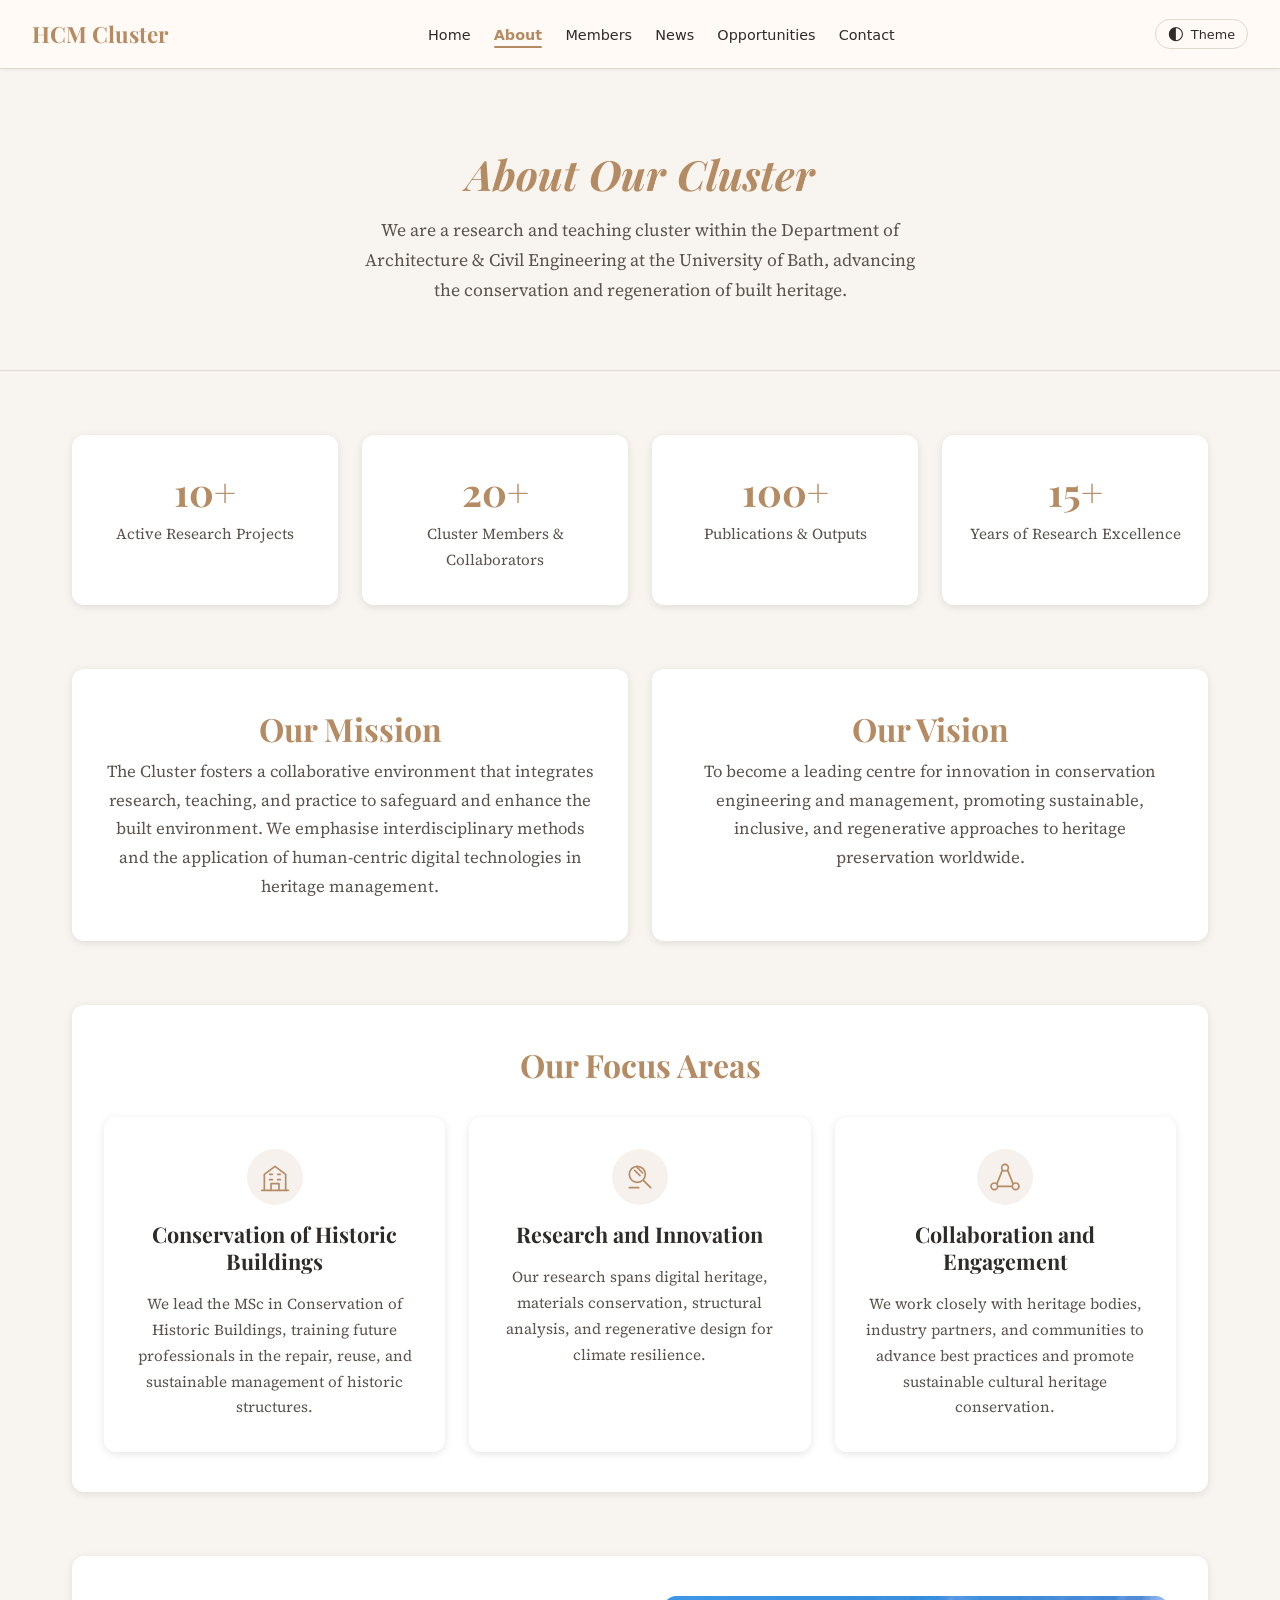
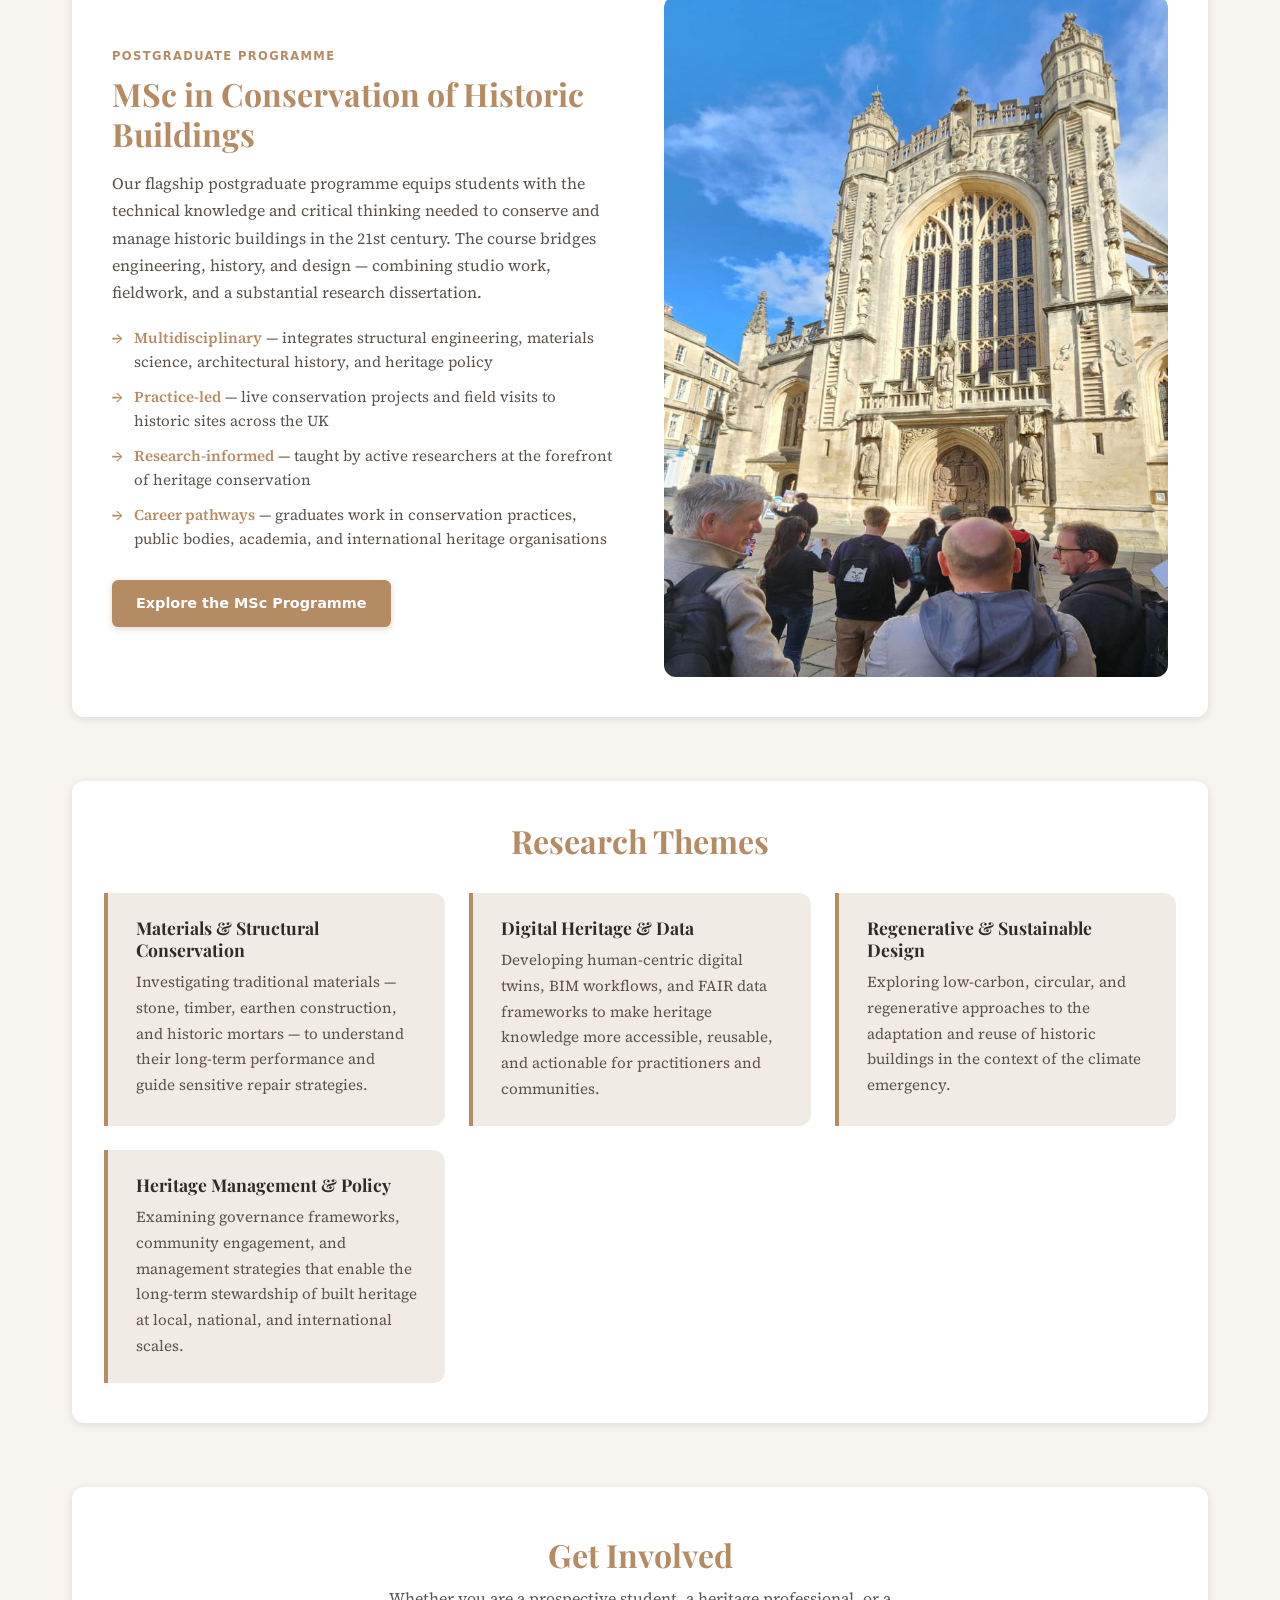
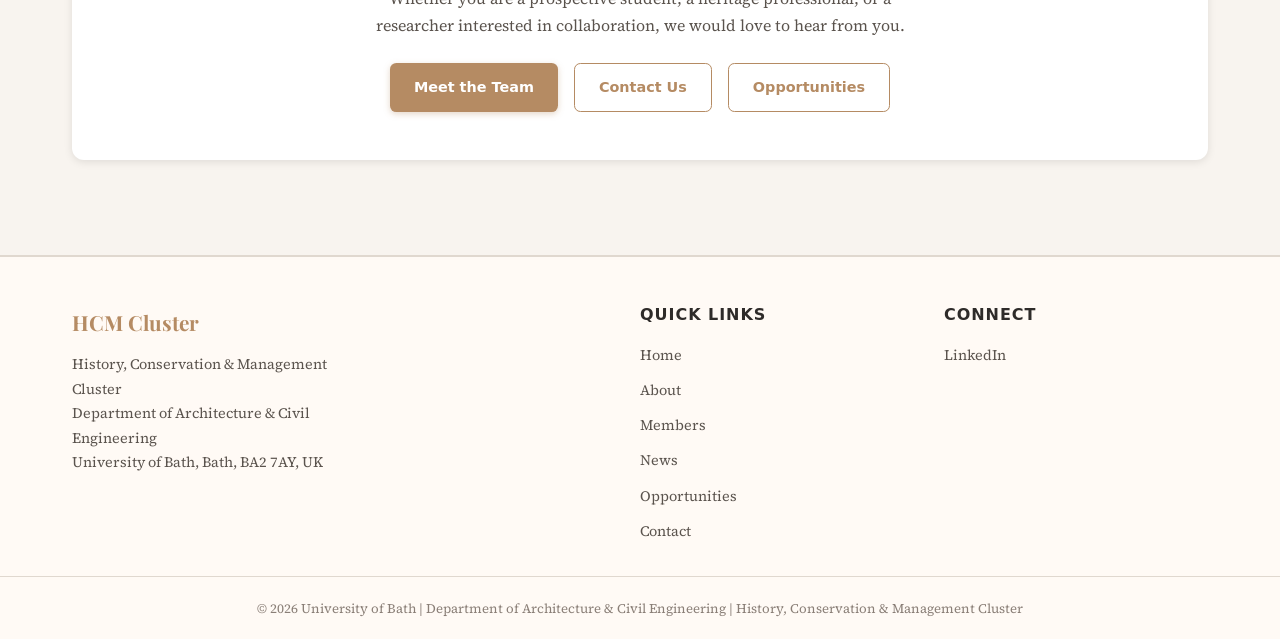
==== commit 5ee10125: "Improved About page" ====
--- a/about.html
+++ b/about.html
@@ -4,7 +4,7 @@
         <meta charset="UTF-8" />
         <meta name="viewport" content="width=device-width, initial-scale=1.0" />
         <title>About | History, Conservation &amp; Management Cluster | Department of Architecture &amp; Civil Engineering | University of Bath</title>
-        <meta name="description" content="The History, Conservation and Management Cluster at the Department of Architecture and Civil Engineering, University of Bath, advances research and education in the history, conservation, and management of historic buildings. Explore our MSc programme, research highlights, and collaboration opportunities." />
+        <meta name="description" content="Learn about the History, Conservation and Management Cluster at the Department of Architecture and Civil Engineering, University of Bath — our mission, vision, focus areas, MSc programme, and research themes in historic building conservation and regenerative heritage management." />
         <meta name="author" content="History, Conservation and Management Cluster, Department of Architecture and Civil Engineering, University of Bath">
         <meta name="robots" content="index, follow">
         <meta name="keywords" content="conservation of historic buildings, conservation engineering, heritage conservation, built heritage, cultural heritage management, architectural conservation, historic structures, heritage engineering, structural conservation, structural assessment of historic buildings, earthen construction, structural stone, masonry structures, traditional materials, building pathology, moisture in buildings, durability of materials, sustainable construction, regenerative design, zero carbon construction, circular economy construction, low carbon materials, climate resilience in heritage, adaptive reuse of buildings, digital twins for heritage, human-centric digital twins, heritage digitalisation, BIM for heritage, FAIR data principles, smart heritage systems, MSc Conservation of Historic Buildings, postgraduate heritage conservation, conservation engineering education, University of Bath heritage research, civil engineering heritage, heritage research collaboration, industry partnerships heritage, heritage consultancy, conservation projects UK, University of Bath, Bath UK heritage, UK conservation engineering, heritage research UK">
@@ -12,7 +12,7 @@
         <link rel="icon" type="image/png" href="assets/favicon/favicon.ico">
 
         <!-- Canonical URL — prevents duplicate-content penalties. -->
-        <link rel="canonical" href="https://uob-fed-dace-hcmc.github.io/index.html" />
+        <link rel="canonical" href="https://uob-fed-dace-hcmc.github.io/about.html" />
 
         <!-- =====================================================
             SEO: Open Graph (Facebook, LinkedIn previews)
@@ -20,8 +20,8 @@
         <meta property="og:type"        content="website" />
         <meta property="og:site_name"   content="History, Conservation &amp; Management Cluster, Department of Architecture &amp; Civil Engineering, University of Bath" />
         <meta property="og:title"       content="History, Conservation &amp; Management Cluster | Department of Architecture &amp; Civil Engineering | University of Bath" />
-        <meta property="og:description" content="Advancing research and education in the history, conservation and management of historic buildings. Based at the Department of Architecture &amp; Civil Engineering, University of Bath." />
-        <meta property="og:url"         content="https://uob-fed-dace-hcmc.github.io/index.html" />
+        <meta property="og:description" content="Learn about the HCM Cluster at the Department of Architecture &amp; Civil Engineering, University of Bath — our mission, vision, research themes, and MSc programme in Conservation of Historic Buildings." />
+        <meta property="og:url"         content="https://uob-fed-dace-hcmc.github.io/about.html" />
         <meta property="og:image"       content="https://uob-fed-dace-hcmc.github.io/assets/images/og-image.jpg" />
         <meta property="og:image:alt"   content="History, Conservation &amp; Management Cluster | Department of Architecture &amp; Civil Engineering | University of Bath" />
         <meta property="og:locale"      content="en_GB" />
@@ -31,7 +31,7 @@
         ===================================================== -->
         <meta name="twitter:card"        content="summary_large_image" />
         <meta name="twitter:title"       content="History, Conservation &amp; Management Cluster | Department of Architecture &amp; Civil Engineering | University of Bath" />
-        <meta name="twitter:description" content="Advancing research and education in the history, conservation and management of historic buildings." />
+        <meta name="twitter:description" content="Learn about the HCM Cluster at the Department of Architecture &amp; Civil Engineering, University of Bath — our mission, vision, research themes, and MSc programme in Conservation of Historic Buildings." />
         <meta name="twitter:image"       content="https://uob-fed-dace-hcmc.github.io/assets/images/og-image.jpg" />
 
         <!-- =====================================================
@@ -115,70 +115,229 @@
             </button>
         </header>
 
-        <!-- ============ MAIN CONTENT ============ -->
-        <main class="container page-grid about-page">
-            <!-- Hero Section -->
-            <section class="hero full-screen">
-                <div class="hero-content">
-                    <h1>About Our Cluster</h1>
-                    <p>We are the <strong>History, Conservation and Management Cluster</strong> in the Department of Architecture & Civil Engineering at the University of Bath. Our mission is to promote the conservation and regeneration of built heritage through research, education, and collaboration.</p>
-                </div>
-            </section>
-
-            <!-- Cluster Overview -->
-            <section class="grid-section">
-                <h2>Our Focus Areas</h2>
-                <div class="grid-3">
-                    <article class="card">
-                        <h3>Conservation of Historic Buildings</h3>
-                        <p>
-                        We lead the MSc in Conservation of Historic Buildings, training future professionals in the repair, reuse, and sustainable management of historic structures.
-                        </p>
-                    </article>
-
-                    <article class="card">
-                        <h3>Research and Innovation</h3>
-                        <p>
-                        Our research spans digital heritage, materials conservation, structural analysis, and regenerative design for climate resilience.
-                        </p>
-                    </article>
-
-                    <article class="card">
-                        <h3>Collaboration and Engagement</h3>
-                        <p>
-                        We work closely with heritage bodies, industry partners, and communities to advance best practices and promote sustainable cultural heritage conservation.
-                        </p>
-                    </article>
-                </div>
-            </section>
-
-            <!-- Mission Section -->
-            <section class="mission-section">
-                <h2>Our Mission</h2>
-                <p>The Cluster fosters a collaborative environment that integrates research, teaching, and practice to safeguard and enhance the built environment. We emphasize interdisciplinary methods and the application of human-centric digital technologies in heritage management.</p>
-            </section>
-
-            <!-- Vision Section -->
-            <section class="vision-section">
-                <h2>Our Vision</h2>
-                <p>To become a leading centre for innovation in conservation engineering and management, promoting sustainable, inclusive, and regenerative approaches to heritage preservation worldwide.</p>
-            </section>
-
-            <!-- Key Stats or Image Placeholder -->
-            <section class="stats-section grid-3">
+        <!-- ===================== PAGE HERO ===================== -->
+        <section class="hero-section" aria-label="About page banner">
+            <h1>About Our Cluster</h1>
+            <p>
+                We are a research and teaching cluster within the Department of
+                Architecture &amp; Civil Engineering at the University of Bath,
+                advancing the conservation and regeneration of built heritage.
+            </p>
+        </section>
+
+        <!-- ===================== MAIN CONTENT ===================== -->
+        <main id="main-content" class="page-wrapper">
+
+            <!-- ── 1. STATS ───────────────────────────────────────── -->
+            <section aria-labelledby="stats-heading">
+                <h2 id="stats-heading" class="sr-only">Cluster at a glance</h2>
+                <div class="stats-section">
                 <div class="stat-card">
                     <h3>10+</h3>
                     <p>Active Research Projects</p>
                 </div>
                 <div class="stat-card">
                     <h3>20+</h3>
-                    <p>Cluster Members & Collaborators</p>
+                    <p>Cluster Members &amp; Collaborators</p>
                 </div>
                 <div class="stat-card">
                     <h3>100+</h3>
-                    <p>Publications & Outputs</p>
-                </div>
-            </section>
+                    <p>Publications &amp; Outputs</p>
+                </div>
+                <div class="stat-card">
+                    <h3>15+</h3>
+                    <p>Years of Research Excellence</p>
+                </div>
+                </div>
+            </section>
+
+            <!-- ── 2. MISSION & VISION ────────────────────────────── -->
+            <section class="about-mv-grid" aria-labelledby="mv-heading">
+                <h2 id="mv-heading" class="sr-only">Mission and Vision</h2>
+
+                <div class="mission-section">
+                <h2>Our Mission</h2>
+                <p>The Cluster fosters a collaborative environment that integrates research, teaching, and practice to safeguard and enhance the built environment. We emphasise interdisciplinary methods and the application of human-centric digital technologies in heritage management.</p>
+                </div>
+
+                <div class="vision-section">
+                <h2>Our Vision</h2>
+                <p>To become a leading centre for innovation in conservation engineering and management, promoting sustainable, inclusive, and regenerative approaches to heritage preservation worldwide.</p>
+                </div>
+            </section>
+
+            <!-- ── 3. FOCUS AREAS ─────────────────────────────────── -->
+            <section class="grid-section" aria-labelledby="focus-heading">
+                <h2 id="focus-heading">Our Focus Areas</h2>
+                <div class="grid-3">
+
+                <article class="focus-card">
+                    <div class="focus-icon" aria-hidden="true">
+                    <!-- Historic building icon -->
+                    <svg viewBox="0 0 48 48" fill="none" xmlns="http://www.w3.org/2000/svg">
+                        <path d="M4 44h40M8 44V20l16-12 16 12v24" stroke="currentColor" stroke-width="2.5" stroke-linecap="round" stroke-linejoin="round"/>
+                        <path d="M18 44v-10h12v10" stroke="currentColor" stroke-width="2.5" stroke-linecap="round" stroke-linejoin="round"/>
+                        <path d="M16 28h4M28 28h4M16 20h4M28 20h4" stroke="currentColor" stroke-width="2.5" stroke-linecap="round"/>
+                    </svg>
+                    </div>
+                    <h3>Conservation of Historic Buildings</h3>
+                    <p>
+                    We lead the MSc in Conservation of Historic Buildings, training
+                    future professionals in the repair, reuse, and sustainable
+                    management of historic structures.
+                    </p>
+                </article>
+
+                <article class="focus-card">
+                    <div class="focus-icon" aria-hidden="true">
+                    <!-- Research / microscope icon -->
+                    <svg viewBox="0 0 48 48" fill="none" xmlns="http://www.w3.org/2000/svg">
+                        <circle cx="20" cy="20" r="12" stroke="currentColor" stroke-width="2.5"/>
+                        <path d="M29 29l11 11" stroke="currentColor" stroke-width="2.5" stroke-linecap="round"/>
+                        <path d="M16 14l8 8M20 10l8 8" stroke="currentColor" stroke-width="2.5" stroke-linecap="round"/>
+                        <path d="M8 40h14" stroke="currentColor" stroke-width="2.5" stroke-linecap="round"/>
+                    </svg>
+                    </div>
+                    <h3>Research and Innovation</h3>
+                    <p>
+                    Our research spans digital heritage, materials conservation,
+                    structural analysis, and regenerative design for climate
+                    resilience.
+                    </p>
+                </article>
+
+                <article class="focus-card">
+                    <div class="focus-icon" aria-hidden="true">
+                    <!-- Collaboration / network icon -->
+                    <svg viewBox="0 0 48 48" fill="none" xmlns="http://www.w3.org/2000/svg">
+                        <circle cx="24" cy="10" r="5" stroke="currentColor" stroke-width="2.5"/>
+                        <circle cx="8"  cy="38" r="5" stroke="currentColor" stroke-width="2.5"/>
+                        <circle cx="40" cy="38" r="5" stroke="currentColor" stroke-width="2.5"/>
+                        <path d="M20 14l-8 20M28 14l8 20M13 38h22" stroke="currentColor" stroke-width="2.5" stroke-linecap="round"/>
+                    </svg>
+                    </div>
+                    <h3>Collaboration and Engagement</h3>
+                    <p>
+                    We work closely with heritage bodies, industry partners, and
+                    communities to advance best practices and promote sustainable
+                    cultural heritage conservation.
+                    </p>
+                </article>
+
+                </div>
+            </section>
+
+            <!-- ── 4. MSc PROGRAMME ───────────────────────────────── -->
+            <section class="about-msc" aria-labelledby="msc-heading">
+                <div class="about-msc-text">
+                <span class="card-tag">Postgraduate Programme</span>
+                <h2 id="msc-heading">MSc in Conservation of Historic Buildings</h2>
+                <p>
+                    Our flagship postgraduate programme equips students with the
+                    technical knowledge and critical thinking needed to conserve and
+                    manage historic buildings in the 21st century. The course bridges
+                    engineering, history, and design — combining studio work, fieldwork,
+                    and a substantial research dissertation.
+                </p>
+                <ul class="msc-features">
+                    <li>
+                    <strong>Multidisciplinary</strong> — integrates structural
+                    engineering, materials science, architectural history, and
+                    heritage policy
+                    </li>
+                    <li>
+                    <strong>Practice-led</strong> — live conservation projects and
+                    field visits to historic sites across the UK
+                    </li>
+                    <li>
+                    <strong>Research-informed</strong> — taught by active researchers
+                    at the forefront of heritage conservation
+                    </li>
+                    <li>
+                    <strong>Career pathways</strong> — graduates work in conservation
+                    practices, public bodies, academia, and international heritage
+                    organisations
+                    </li>
+                </ul>
+                <a
+                    href="https://www.bath.ac.uk/courses/postgraduate-2026/taught-postgraduate-courses/msc-conservation-of-historic-buildings/"
+                    class="btn btn-primary"
+                    rel="noopener noreferrer"
+                    target="_blank"
+                >
+                    Explore the MSc Programme
+                </a>
+                </div>
+
+                <div class="about-msc-img">
+                <img
+                    src="assets/images/MSc_students_Bath_Abbey.jpeg"
+                    alt="MSc students examining and sketching historic stonework at Bath Abbey during a field visit"
+                    width="600"
+                    height="450"
+                    loading="lazy"
+                />
+                </div>
+            </section>
+
+            <!-- ── 5. RESEARCH THEMES ─────────────────────────────── -->
+            <section class="grid-section" aria-labelledby="themes-heading">
+                <h2 id="themes-heading">Research Themes</h2>
+                <div class="grid-2">
+
+                <article class="theme-card">
+                    <h3>Materials &amp; Structural Conservation</h3>
+                    <p>
+                    Investigating traditional materials — stone, timber, earthen
+                    construction, and historic mortars — to understand their
+                    long-term performance and guide sensitive repair strategies.
+                    </p>
+                </article>
+
+                <article class="theme-card">
+                    <h3>Digital Heritage &amp; Data</h3>
+                    <p>
+                    Developing human-centric digital twins, BIM workflows, and FAIR
+                    data frameworks to make heritage knowledge more accessible,
+                    reusable, and actionable for practitioners and communities.
+                    </p>
+                </article>
+
+                <article class="theme-card">
+                    <h3>Regenerative &amp; Sustainable Design</h3>
+                    <p>
+                    Exploring low-carbon, circular, and regenerative approaches to
+                    the adaptation and reuse of historic buildings in the context of
+                    the climate emergency.
+                    </p>
+                </article>
+
+                <article class="theme-card">
+                    <h3>Heritage Management &amp; Policy</h3>
+                    <p>
+                    Examining governance frameworks, community engagement, and
+                    management strategies that enable the long-term stewardship of
+                    built heritage at local, national, and international scales.
+                    </p>
+                </article>
+
+                </div>
+            </section>
+
+            <!-- ── 6. CLOSING CTA ─────────────────────────────────── -->
+            <section class="cta-section" aria-labelledby="cta-heading">
+                <h2 id="cta-heading">Get Involved</h2>
+                <p>
+                Whether you are a prospective student, a heritage professional, or a
+                researcher interested in collaboration, we would love to hear from you.
+                </p>
+                <div class="cta-buttons">
+                <a href="members.html"  class="btn btn-primary">Meet the Team</a>
+                <a href="contact.html"  class="btn btn-outline">Contact Us</a>
+                <a href="opportunities.html" class="btn btn-outline">Opportunities</a>
+                </div>
+            </section>                      
+
         </main>
 
         <!-- ===================== FOOTER ===================== -->
--- a/css/style.css
+++ b/css/style.css
@@ -1179,3 +1179,154 @@
   .opportunity-grid   { gap: 2.5rem; }
   .research-themes    { gap: 2rem; }
 }
+
+
+/* ==============================
+   ABOUT PAGE — additional styles
+============================== */
+
+/* Screen-reader-only utility (used for visually hidden headings) */
+.sr-only {
+  position: absolute;
+  width: 1px;
+  height: 1px;
+  padding: 0;
+  margin: -1px;
+  overflow: hidden;
+  clip: rect(0, 0, 0, 0);
+  white-space: nowrap;
+  border: 0;
+}
+
+/* Mission + Vision side by side */
+.about-mv-grid {
+  display: grid;
+  grid-template-columns: 1fr 1fr;
+  gap: 1.5rem;
+}
+
+@media (max-width: 768px) {
+  .about-mv-grid { grid-template-columns: 1fr; }
+}
+
+/* Focus area cards with icon */
+.focus-card {
+  background-color: var(--card-bg);
+  border-radius: var(--radius-md);
+  box-shadow: var(--shadow-md);
+  padding: 2rem 1.5rem;
+  text-align: center;
+  display: flex;
+  flex-direction: column;
+  align-items: center;
+  gap: 1rem;
+  transition: transform 0.3s ease, box-shadow 0.3s ease;
+}
+
+.focus-card:hover {
+  transform: translateY(-5px);
+  box-shadow: var(--shadow-lg);
+}
+
+.focus-icon {
+  width: 56px;
+  height: 56px;
+  color: var(--accent-color);
+  background-color: var(--accent-subtle);
+  border-radius: 50%;
+  display: flex;
+  align-items: center;
+  justify-content: center;
+  padding: 12px;
+  flex-shrink: 0;
+}
+
+.focus-icon svg {
+  width: 100%;
+  height: 100%;
+}
+
+.focus-card h3 { margin-bottom: 0; }
+.focus-card p  { font-size: 0.95rem; max-width: none; margin: 0; }
+
+/* MSc Programme two-column section */
+.about-msc {
+  display: grid;
+  grid-template-columns: 1fr 1fr;
+  gap: 3rem;
+  align-items: center;
+  background-color: var(--card-bg);
+  border-radius: var(--radius-md);
+  box-shadow: var(--shadow-md);
+  padding: 2.5rem 2.5rem;
+}
+
+@media (max-width: 900px) {
+  .about-msc {
+    grid-template-columns: 1fr;
+  }
+  .about-msc-img { order: -1; } /* image above text on mobile */
+}
+
+.about-msc-text .card-tag { display: block; margin-bottom: 0.5rem; }
+.about-msc-text h2 { margin-bottom: 1rem; }
+.about-msc-text p  { max-width: none; }
+
+.msc-features {
+  list-style: none;
+  padding: 0;
+  margin: 1.25rem 0 1.75rem;
+  display: flex;
+  flex-direction: column;
+  gap: 0.65rem;
+}
+
+.msc-features li {
+  font-size: 0.95rem;
+  color: var(--text-secondary);
+  padding-left: 1.4rem;
+  position: relative;
+  line-height: 1.6;
+}
+
+.msc-features li::before {
+  content: "→";
+  position: absolute;
+  left: 0;
+  color: var(--accent-color);
+  font-weight: 700;
+}
+
+.about-msc-img img {
+  width: 100%;
+  height: 100%;
+  object-fit: cover;
+  border-radius: var(--radius-md);
+  display: block;
+}
+
+/* Research theme cards */
+.theme-card {
+  background-color: var(--bg-alt);
+  border-left: 4px solid var(--accent-color);
+  border-radius: 0 var(--radius-md) var(--radius-md) 0;
+  padding: 1.5rem 1.75rem;
+  transition: background-color 0.25s ease, transform 0.25s ease;
+}
+
+.theme-card:hover {
+  background-color: var(--accent-subtle);
+  transform: translateX(4px);
+}
+
+.theme-card h3 { font-size: 1.1rem; margin-bottom: 0.5rem; }
+.theme-card p  { font-size: 0.95rem; margin: 0; max-width: none; }
+
+/* CTA button group */
+.cta-buttons {
+  display: flex;
+  flex-wrap: wrap;
+  justify-content: center;
+  gap: 1rem;
+  margin-top: 0.5rem;
+}
